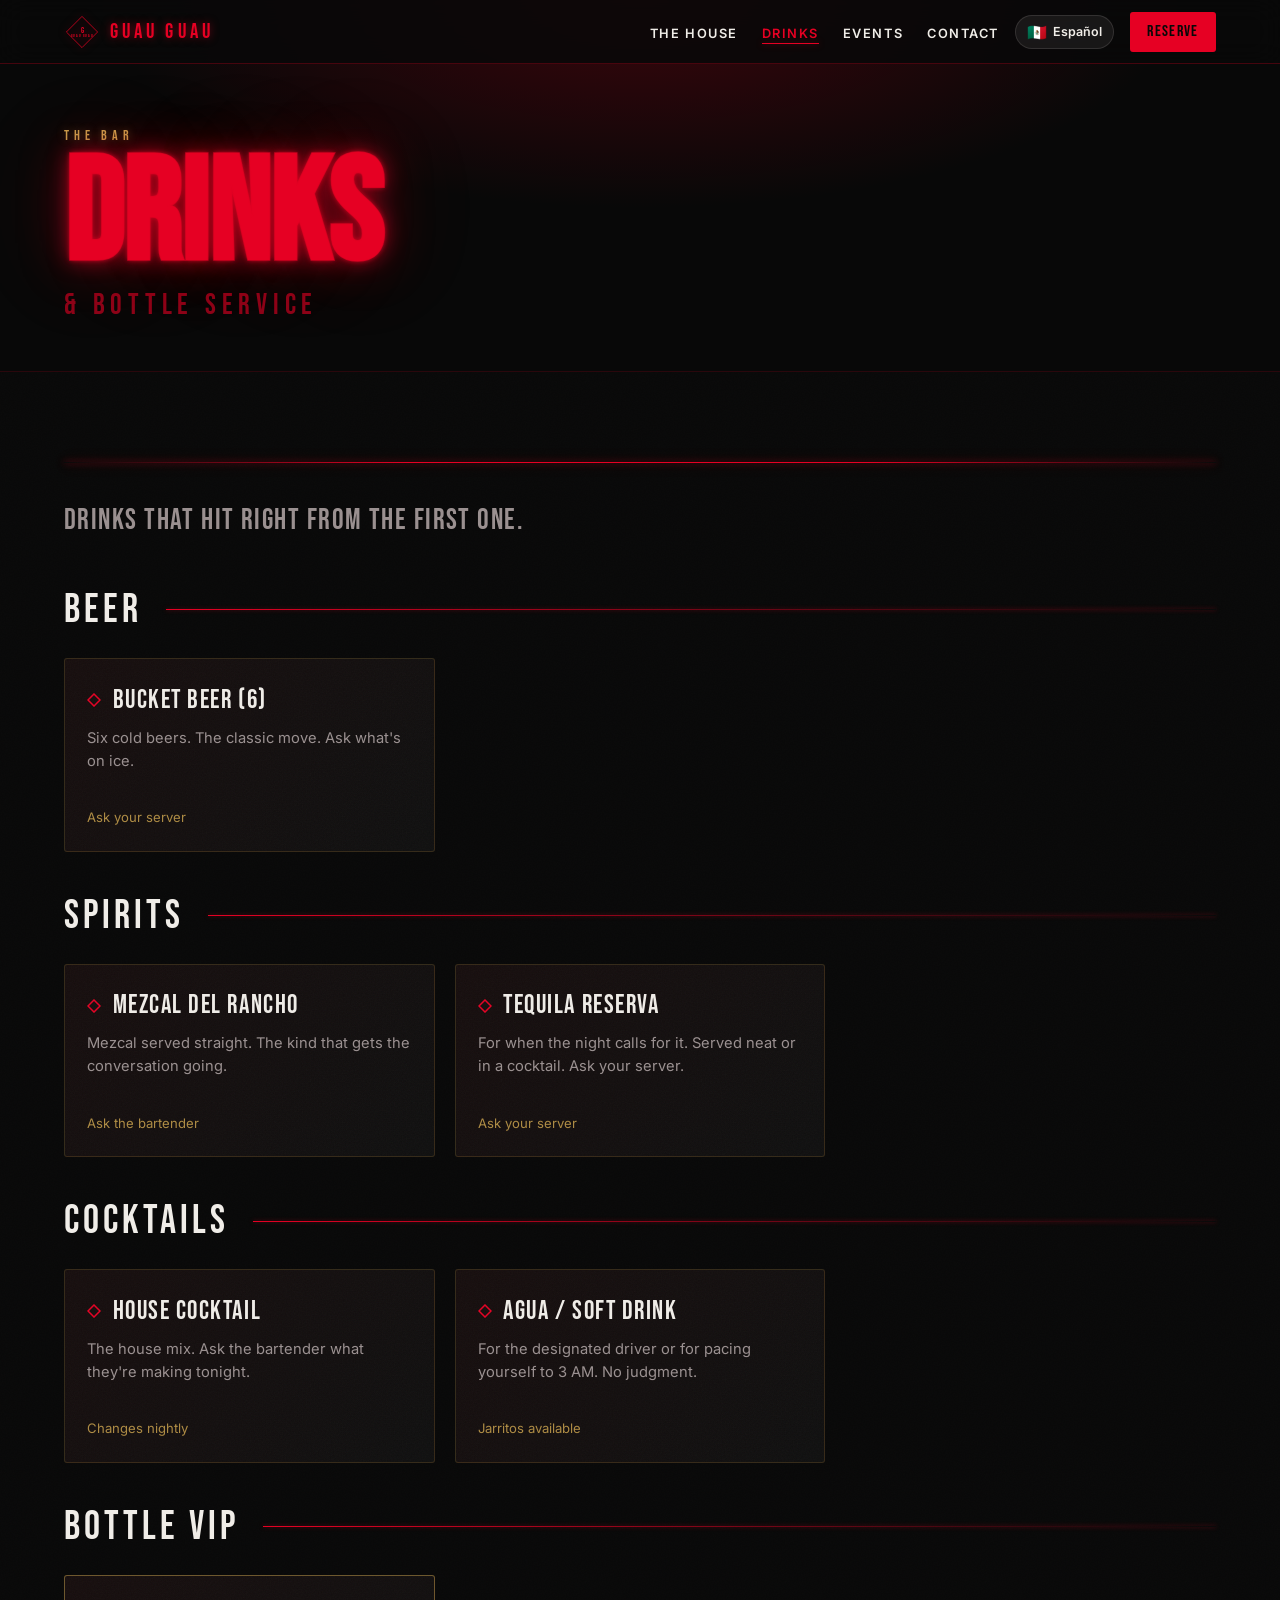
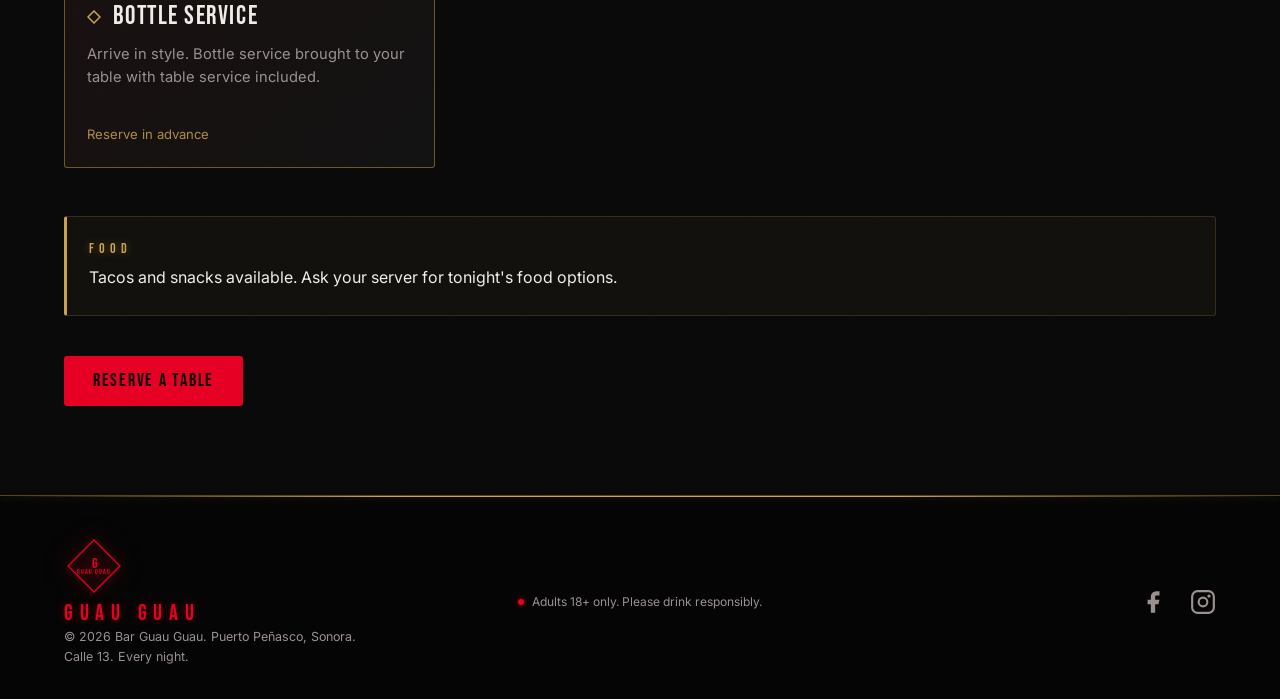
==== bebidas.html @ 2dcc2077 "Hero neon sign, Las Chicas section, Calle 13, full hours, pitch bar->club - Replace diamond-G hero S" ====
<!DOCTYPE html>
<html lang="es">
<head>
  <meta charset="UTF-8" />
  <meta name="viewport" content="width=device-width, initial-scale=1.0" />

  <title>Drinks &amp; Bottle Service | Bar Guau Guau | Puerto Pe&ntilde;asco</title>
  <meta name="description" content="Cubetas, cocteles, mezcal, tequila y servicio de botella en Bar Guau Guau. Calle 13, Puerto Pe&ntilde;asco, Sonora." />

  <meta property="og:type" content="website" />
  <meta property="og:url" content="https://neonframewebdev.github.io/bar-guau-guau/bebidas.html" />
  <meta property="og:title" content="Drinks | Bar Guau Guau" />
  <meta property="og:image" content="https://neonframewebdev.github.io/bar-guau-guau/assets/og-card.jpg" />
  <meta property="og:description" content="Cubetas, cocteles, mezcal, tequila y servicio de botella en Bar Guau Guau. Calle 13, Puerto Pe&ntilde;asco." />
  <meta property="og:locale" content="es_MX" />
  <meta property="og:locale:alternate" content="en_US" />

  <meta name="twitter:card" content="summary_large_image" />
  <meta name="twitter:title" content="Drinks | Bar Guau Guau" />
  <meta name="twitter:description" content="Cubetas, cocteles, mezcal y servicio de botella en Rocky Point." />
  <meta name="twitter:image" content="https://neonframewebdev.github.io/bar-guau-guau/assets/og-card.jpg" />

  <link rel="canonical" href="https://neonframewebdev.github.io/bar-guau-guau/bebidas.html" />
  <meta name="theme-color" content="#0A0A0A" />

  <link rel="icon" type="image/svg+xml" href="assets/favicon.svg" />

  <link rel="preconnect" href="https://fonts.googleapis.com" />
  <link rel="preconnect" href="https://fonts.gstatic.com" crossorigin />
  <link href="https://fonts.googleapis.com/css2?family=Bebas+Neue&family=Inter:wght@400;600&display=swap" rel="stylesheet" />

  <link rel="stylesheet" href="css/style.css" />
</head>
<body>

  <!-- ── Nav ──────────────────────────────────────────────────── -->
  <nav role="navigation" aria-label="Navegaci&oacute;n principal">
    <a href="index.html" class="nav-logo" aria-label="Bar Guau Guau inicio">
      <svg class="nav-logo-svg" viewBox="0 0 120 120" fill="none" xmlns="http://www.w3.org/2000/svg" aria-hidden="true">
        <polygon points="60,8 112,60 60,112 8,60" stroke="#E60023" stroke-width="2.5" fill="none"/>
        <text x="60" y="54" font-family="'Bebas Neue', sans-serif" font-size="28" fill="#E60023" text-anchor="middle" dominant-baseline="middle">G</text>
        <text x="60" y="72" font-family="'Bebas Neue', sans-serif" font-size="13" fill="#E60023" text-anchor="middle" dominant-baseline="middle" letter-spacing="2">GUAU GUAU</text>
      </svg>
      <span class="nav-wordmark">GUAU GUAU</span>
    </a>

    <div class="nav-right">
      <ul class="nav-links" role="list">
        <li><a href="nosotros.html" data-es="La Casa" data-en="The House">La Casa</a></li>
        <li><a href="bebidas.html" class="active" data-es="Bebidas" data-en="Drinks">Bebidas</a></li>
        <li><a href="eventos.html" data-es="Eventos" data-en="Events">Eventos</a></li>
        <li><a href="visita.html" data-es="Contacto" data-en="Contact">Contacto</a></li>
      </ul>

      <button class="lang-toggle" aria-label="Switch to English" type="button">
        <span class="lt-flag">&#x1F1FA;&#x1F1F8;</span>
        <span class="lt-label">English</span>
      </button>

      <a href="visita.html" class="nav-cta"
         data-es="Reservar" data-en="Reserve">Reservar</a>

      <button class="nav-hamburger" aria-label="Abrir men&uacute;" aria-expanded="false" aria-controls="nav-drawer" type="button">
        <span></span>
        <span></span>
        <span></span>
      </button>
    </div>
  </nav>

  <div id="nav-drawer" class="nav-drawer" role="navigation" aria-label="Men&uacute; m&oacute;vil">
    <ul>
      <li><a href="nosotros.html" data-es="La Casa" data-en="The House">La Casa</a></li>
      <li><a href="bebidas.html" data-es="Bebidas" data-en="Drinks">Bebidas</a></li>
      <li><a href="eventos.html" data-es="Eventos" data-en="Events">Eventos</a></li>
      <li><a href="visita.html" data-es="Contacto" data-en="Contact">Contacto</a></li>
    </ul>
    <a href="visita.html" class="drawer-cta"
       data-es="Reservar mesa" data-en="Reserve a table">Reservar mesa</a>
  </div>

  <!-- ── HUGE subpage hero ─────────────────────────────────────── -->
  <div class="subpage-hero">
    <span class="eyebrow"
          data-es="LA BARRA" data-en="THE BAR">LA BARRA</span>
    <h1 data-es="BEBIDAS" data-en="DRINKS">DRINKS</h1>
    <p class="subpage-hero-sub"
       data-es="&amp; BOTELLA" data-en="&amp; BOTTLE SERVICE">&amp; BOTELLA</p>
  </div>

  <!-- ── Drinks section ───────────────────────────────────────── -->
  <section id="bebidas" class="section-wrap section-bg-dark" aria-label="Men&uacute; de bebidas">
    <span class="neon-divider reveal" aria-hidden="true"></span>

    <p class="bebidas-intro reveal"
       data-es="Bebidas que se sienten bien desde la primera."
       data-en="Drinks that hit right from the first one.">
      Bebidas que se sienten bien desde la primera.
    </p>

    <!-- Category: Cervezas -->
    <div class="drinks-category reveal">
      <span class="drinks-category-name"
            data-es="CERVEZAS" data-en="BEER">CERVEZAS</span>
      <span class="drinks-category-line" aria-hidden="true"></span>
    </div>

    <div class="drinks-grid stagger-parent">

      <!-- Cubeta de 6 -->
      <div class="drink-card stagger-child reveal">
        <div class="drink-card-header">
          <svg class="diamond-icon" viewBox="0 0 14 14" fill="none" aria-hidden="true">
            <polygon points="7,1 13,7 7,13 1,7" stroke="#E60023" stroke-width="1.5" fill="none"/>
          </svg>
          <span class="drink-card-name"
                data-es="Cubeta de 6" data-en="Bucket Beer (6)">Cubeta de 6</span>
        </div>
        <p class="drink-card-desc"
           data-es="Seis cervezas fr&iacute;as. Lo cl&aacute;sico de la noche. Pregunta por las marcas disponibles."
           data-en="Six cold beers. The classic move. Ask what&apos;s on ice.">
          Seis cervezas fr&iacute;as. Lo cl&aacute;sico de la noche. Pregunta por las marcas disponibles.
        </p>
        <p class="drink-card-tagline"
           data-es="Pide en la barra" data-en="Order at the bar">Pide en la barra</p>
        <p class="drink-card-note"
           data-es="Preguntar al mesero" data-en="Ask your server">Preguntar al mesero</p>
      </div>

    </div>

    <!-- Category: Destilados -->
    <div class="drinks-category reveal">
      <span class="drinks-category-name"
            data-es="DESTILADOS" data-en="SPIRITS">DESTILADOS</span>
      <span class="drinks-category-line" aria-hidden="true"></span>
    </div>

    <div class="drinks-grid stagger-parent">

      <!-- Mezcal del rancho -->
      <div class="drink-card stagger-child reveal">
        <div class="drink-card-header">
          <svg class="diamond-icon" viewBox="0 0 14 14" fill="none" aria-hidden="true">
            <polygon points="7,1 13,7 7,13 1,7" stroke="#E60023" stroke-width="1.5" fill="none"/>
          </svg>
          <span class="drink-card-name"
                data-es="Mezcal del Rancho" data-en="Mezcal del Rancho">Mezcal del Rancho</span>
        </div>
        <p class="drink-card-desc"
           data-es="Mezcal artesanal servido en caballito. El que te hace platicar con desconocidos."
           data-en="Mezcal served straight. The kind that gets the conversation going.">
          Mezcal artesanal servido en caballito. El que te hace platicar con desconocidos.
        </p>
        <p class="drink-card-tagline"
           data-es="Pide en la barra" data-en="Order at the bar">Pide en la barra</p>
        <p class="drink-card-note"
           data-es="Preguntar al cantinero" data-en="Ask the bartender">Preguntar al cantinero</p>
      </div>

      <!-- Tequila Reserva -->
      <div class="drink-card stagger-child reveal">
        <div class="drink-card-header">
          <svg class="diamond-icon" viewBox="0 0 14 14" fill="none" aria-hidden="true">
            <polygon points="7,1 13,7 7,13 1,7" stroke="#E60023" stroke-width="1.5" fill="none"/>
          </svg>
          <span class="drink-card-name"
                data-es="Tequila Reserva" data-en="Tequila Reserva">Tequila Reserva</span>
        </div>
        <p class="drink-card-desc"
           data-es="Para cuando la noche lo amerita. Servido solo o en coctel. Pregunta al mesero."
           data-en="For when the night calls for it. Served neat or in a cocktail. Ask your server.">
          Para cuando la noche lo amerita. Servido solo o en coctel. Pregunta al mesero.
        </p>
        <p class="drink-card-tagline"
           data-es="Pide en la barra" data-en="Order at the bar">Pide en la barra</p>
        <p class="drink-card-note"
           data-es="Preguntar al mesero" data-en="Ask your server">Preguntar al mesero</p>
      </div>

    </div>

    <!-- Category: Cocteles -->
    <div class="drinks-category reveal">
      <span class="drinks-category-name"
            data-es="COCTELES" data-en="COCKTAILS">COCTELES</span>
      <span class="drinks-category-line" aria-hidden="true"></span>
    </div>

    <div class="drinks-grid stagger-parent">

      <!-- Coctel de la casa -->
      <div class="drink-card stagger-child reveal">
        <div class="drink-card-header">
          <svg class="diamond-icon" viewBox="0 0 14 14" fill="none" aria-hidden="true">
            <polygon points="7,1 13,7 7,13 1,7" stroke="#E60023" stroke-width="1.5" fill="none"/>
          </svg>
          <span class="drink-card-name"
                data-es="Coctel de la Casa" data-en="House Cocktail">Coctel de la Casa</span>
        </div>
        <p class="drink-card-desc"
           data-es="La mezcla que solo nosotros hacemos. Pregunta al cantinero cu&aacute;l es la de hoy."
           data-en="The house mix. Ask the bartender what they&apos;re making tonight.">
          La mezcla que solo nosotros hacemos. Pregunta al cantinero cu&aacute;l es la de hoy.
        </p>
        <p class="drink-card-tagline"
           data-es="Pide en la barra" data-en="Order at the bar">Pide en la barra</p>
        <p class="drink-card-note"
           data-es="Var&iacute;a cada noche" data-en="Changes nightly">Var&iacute;a cada noche</p>
      </div>

      <!-- Agua / Refresco -->
      <div class="drink-card stagger-child reveal">
        <div class="drink-card-header">
          <svg class="diamond-icon" viewBox="0 0 14 14" fill="none" aria-hidden="true">
            <polygon points="7,1 13,7 7,13 1,7" stroke="#E60023" stroke-width="1.5" fill="none"/>
          </svg>
          <span class="drink-card-name"
                data-es="Agua / Refresco" data-en="Agua / Soft Drink">Agua / Refresco</span>
        </div>
        <p class="drink-card-desc"
           data-es="Para el que maneja o para el que quiere seguir hasta las 3. Sin alcohol, sin juicio."
           data-en="For the designated driver or for pacing yourself to 3 AM. No judgment.">
          Para el que maneja o para el que quiere seguir hasta las 3. Sin alcohol, sin juicio.
        </p>
        <p class="drink-card-tagline"
           data-es="Pide en la barra" data-en="Order at the bar">Pide en la barra</p>
        <p class="drink-card-note"
           data-es="Jarritos disponibles" data-en="Jarritos available">Jarritos disponibles</p>
      </div>

    </div>

    <!-- Category: VIP Botella -->
    <div class="drinks-category reveal">
      <span class="drinks-category-name"
            data-es="BOTELLA VIP" data-en="BOTTLE VIP">BOTELLA VIP</span>
      <span class="drinks-category-line" aria-hidden="true"></span>
    </div>

    <div class="drinks-grid stagger-parent">

      <!-- Champana en mesa (premium) -->
      <div class="drink-card premium stagger-child reveal">
        <div class="drink-card-header">
          <svg class="diamond-icon" viewBox="0 0 14 14" fill="none" aria-hidden="true">
            <polygon points="7,1 13,7 7,13 1,7" stroke="#C9A24E" stroke-width="1.5" fill="none"/>
          </svg>
          <span class="drink-card-name"
                data-es="Champa&ntilde;a en Mesa" data-en="Bottle Service">Champa&ntilde;a en Mesa</span>
        </div>
        <p class="drink-card-desc"
           data-es="Llega con estilo. Servicio de botella directo a tu mesa con acompa&ntilde;amiento."
           data-en="Arrive in style. Bottle service brought to your table with table service included.">
          Llega con estilo. Servicio de botella directo a tu mesa con acompa&ntilde;amiento.
        </p>
        <p class="drink-card-tagline"
           data-es="Reserva tu mesa VIP" data-en="Reserve your VIP table">Reserva tu mesa VIP</p>
        <p class="drink-card-note"
           data-es="Reservar con anticipaci&oacute;n" data-en="Reserve in advance">Reservar con anticipaci&oacute;n</p>
      </div>

    </div>

    <!-- Food note -->
    <div class="reveal" style="margin-top:3rem; padding:1.5rem 1.4rem; background:rgba(201,162,78,0.05); border:1px solid rgba(201,162,78,0.2); border-radius:3px; border-left: 3px solid var(--gold);">
      <span class="eyebrow" style="margin-bottom:0.5rem;"
            data-es="BOTANAS" data-en="FOOD">BOTANAS</span>
      <p style="font-size:1rem; color:var(--text); line-height:1.6;"
         data-es="Tacos y botanas disponibles. Pregunta al mesero por el men&uacute; de la noche."
         data-en="Tacos and snacks available. Ask your server for tonight&apos;s food options.">
        Tacos y botanas disponibles. Pregunta al mesero por el men&uacute; de la noche.
      </p>
    </div>

    <div class="reveal" style="margin-top:2.5rem;">
      <a href="visita.html" class="btn-primary"
         data-es="Reservar mesa" data-en="Reserve a table">Reservar mesa</a>
    </div>

  </section>

  <!-- ── Footer ────────────────────────────────────────────────── -->
  <footer>
    <div class="footer-left">
      <svg class="footer-diamond-mark" viewBox="0 0 120 120" fill="none" xmlns="http://www.w3.org/2000/svg" aria-hidden="true">
        <polygon points="60,8 112,60 60,112 8,60" stroke="#E60023" stroke-width="2.5" fill="none"/>
        <text x="60" y="54" font-family="'Bebas Neue', sans-serif" font-size="28" fill="#E60023" text-anchor="middle" dominant-baseline="middle">G</text>
        <text x="60" y="72" font-family="'Bebas Neue', sans-serif" font-size="13" fill="#E60023" text-anchor="middle" dominant-baseline="middle" letter-spacing="2">GUAU GUAU</text>
      </svg>
      <p class="footer-brand">GUAU GUAU</p>
      <p class="footer-copy">
        &copy; <span class="copyright-year"></span> Bar Guau Guau. Puerto Pe&ntilde;asco, Sonora.<br />
        <span data-es="Calle 13. Todas las noches." data-en="Calle 13. Every night.">Calle 13. Todas las noches.</span>
      </p>
    </div>
    <div class="footer-center">
      <p class="footer-disclaimer">
        <span class="footer-disclaimer-dot" aria-hidden="true"></span>
        <span data-es="Solo mayores de 18 a&ntilde;os. Consumo responsable de alcohol."
              data-en="Adults 18+ only. Please drink responsibly.">
          Solo mayores de 18 a&ntilde;os. Consumo responsable de alcohol.
        </span>
      </p>
    </div>
    <div class="footer-right">
      <div class="footer-socials">
        <a href="https://www.facebook.com/p/Guau-Guau-Showgirls-Puerto-Pe%C3%B1asco-100063551051565/" target="_blank" rel="noopener noreferrer" class="footer-social-link" aria-label="Facebook Guau Guau Showgirls" title="Facebook">
          <svg viewBox="0 0 24 24" xmlns="http://www.w3.org/2000/svg" aria-hidden="true">
            <path d="M18 2h-3a5 5 0 0 0-5 5v3H7v4h3v8h4v-8h3l1-4h-4V7a1 1 0 0 1 1-1h3z"/>
          </svg>
        </a>
        <a href="https://www.instagram.com/explore/locations/267873026/guau-guau-showgirls-puerto-penasco/" target="_blank" rel="noopener noreferrer" class="footer-social-link" aria-label="Instagram Guau Guau Showgirls" title="Instagram">
          <svg viewBox="0 0 24 24" xmlns="http://www.w3.org/2000/svg" aria-hidden="true">
            <rect x="2" y="2" width="20" height="20" rx="5" ry="5" fill="none" stroke="currentColor" stroke-width="2"/>
            <circle cx="12" cy="12" r="4" fill="none" stroke="currentColor" stroke-width="2"/>
            <circle cx="17.5" cy="6.5" r="1.5"/>
          </svg>
        </a>
      </div>
    </div>
  </footer>

  <script src="js/i18n.js"></script>
  <script src="js/main.js"></script>
</body>
</html>
---- css/style.css ----
/* ============================================================
   BAR GUAU GUAU -- Puerto Penasco, Sonora MX
   MAX EFFORT UPGRADE PASS -- NeonFrame Web Design
   Mobile-first: 320px baseline, scales to 1440px+
   Palette: Neon Red / Oxblood / Warm Gold / Near-Black
   ============================================================ */

/* ── Reset and Base ─────────────────────────────────────────── */
*, *::before, *::after {
  box-sizing: border-box;
  margin: 0;
  padding: 0;
}

:root {
  /* Brand palette */
  --red:          #E60023;
  --oxblood:      #7A0010;
  --gold:         #C9A24E;
  --bg:           #080808;
  --bg-alt:       #0f0f0f;
  --bg-card:      linear-gradient(135deg, #160d0d 0%, #0f0f0f 100%);
  --mauve:        #705080;
  --text:         #F0EDE8;
  --text-muted:   #9A9090;

  /* Typography */
  --font-display: 'Bebas Neue', sans-serif;
  --font-body:    'Inter', sans-serif;

  /* Layout */
  --edge:   clamp(1rem, 5vw, 4rem);
  --radius: 3px;
  --nav-h:  64px;

  /* Motion */
  --ease-out:   cubic-bezier(0.25, 0.46, 0.45, 0.94);
  --ease-back:  cubic-bezier(0.34, 1.56, 0.64, 1);
}

html {
  scroll-behavior: smooth;
  font-size: 16px;
}

body {
  font-family: var(--font-body);
  background: var(--bg);
  color: var(--text);
  overflow-x: hidden;
  -webkit-font-smoothing: antialiased;
}

body.loading { overflow: hidden; }

img {
  display: block;
  max-width: 100%;
  height: auto;
}

a {
  color: inherit;
  text-decoration: none;
}

ul { list-style: none; }

::selection {
  background: var(--red);
  color: var(--bg);
}

/* ── Language visibility ─────────────────────────────────────── */
body[data-lang="es"] [data-hide-es] { display: none !important; }
body[data-lang="en"] [data-hide-en] { display: none !important; }

/* ── Branded Loader (first visit only) ───────────────────────── */
#loader {
  position: fixed;
  inset: 0;
  z-index: 10100;
  background: var(--bg);
  display: flex;
  flex-direction: column;
  align-items: center;
  justify-content: center;
  gap: 2rem;
  transition: opacity 0.5s ease;
  overflow: hidden;
}

/* Loader grain */
#loader::before {
  content: '';
  position: absolute;
  inset: 0;
  opacity: 0.05;
  background-image: url("data:image/svg+xml,%3Csvg xmlns='http://www.w3.org/2000/svg' width='200' height='200'%3E%3Cfilter id='n'%3E%3CfeTurbulence type='fractalNoise' baseFrequency='0.75' numOctaves='4' stitchTiles='stitch'/%3E%3C/filter%3E%3Crect width='200' height='200' filter='url(%23n)' opacity='1'/%3E%3C/svg%3E");
  background-size: 200px 200px;
  pointer-events: none;
}

#loader.fade-out {
  opacity: 0;
  pointer-events: none;
}

.loader-logo-wrap {
  display: flex;
  flex-direction: column;
  align-items: center;
  gap: 1rem;
  position: relative;
  z-index: 1;
}

/* Loader radial bloom */
.loader-logo-wrap::before {
  content: '';
  position: absolute;
  inset: -80px;
  background: radial-gradient(ellipse 80% 60% at 50% 50%, rgba(122,0,16,0.6) 0%, transparent 70%);
  pointer-events: none;
  z-index: 0;
  animation: loader-bloom-pulse 1.8s ease-in-out infinite;
}

@keyframes loader-bloom-pulse {
  0%, 100% { opacity: 0.7; transform: scale(1); }
  50% { opacity: 1; transform: scale(1.1); }
}

.loader-svg {
  width: 110px;
  height: 110px;
  position: relative;
  z-index: 1;
  filter:
    drop-shadow(0 0 6px  rgba(230, 0, 35, 0.95))
    drop-shadow(0 0 20px rgba(230, 0, 35, 0.7))
    drop-shadow(0 0 40px rgba(230, 0, 35, 0.4));
}

.loader-diamond {
  stroke-dasharray: 340;
  stroke-dashoffset: 340;
  animation: draw-diamond 1.4s ease forwards 0.1s;
}

@keyframes draw-diamond {
  to { stroke-dashoffset: 0; }
}

.loader-g-text {
  opacity: 0;
  animation: fade-in-text 0.5s ease forwards 1.2s;
}

.loader-wordmark-text {
  opacity: 0;
  animation: fade-in-text 0.5s ease forwards 1.4s;
}

.loader-wordmark {
  font-family: var(--font-display);
  font-size: 2.2rem;
  color: var(--red);
  letter-spacing: 0.35em;
  opacity: 0;
  animation: fade-in-text 0.5s ease forwards 1.5s;
  text-shadow:
    0 0 4px rgba(230,0,35,1),
    0 0 14px rgba(230,0,35,0.8),
    0 0 30px rgba(230,0,35,0.5);
  position: relative;
  z-index: 1;
}

@keyframes fade-in-text {
  to { opacity: 1; }
}

/* Neon flash overlay that fires at end of loader */
.loader-flash {
  position: absolute;
  inset: 0;
  background: var(--red);
  opacity: 0;
  pointer-events: none;
  z-index: 2;
  animation: loader-flash 0.35s ease forwards 2.0s;
}

@keyframes loader-flash {
  0%   { opacity: 0; }
  30%  { opacity: 0.22; }
  100% { opacity: 0; }
}

.loader-bar-track {
  width: 180px;
  height: 2px;
  background: rgba(230, 0, 35, 0.15);
  border-radius: 1px;
  overflow: hidden;
  position: relative;
  z-index: 1;
}

.loader-bar-fill {
  height: 100%;
  width: 0%;
  background: linear-gradient(to right, var(--oxblood), var(--red));
  border-radius: 1px;
  box-shadow: 0 0 8px rgba(230,0,35,0.6);
  transition: width 0.08s linear;
}

/* ── Age Gate ────────────────────────────────────────────────── */
#age-gate {
  position: fixed;
  inset: 0;
  z-index: 10000;
  display: flex;
  flex-direction: column;
  align-items: center;
  justify-content: center;
  gap: 1.75rem;
  padding: 2rem var(--edge);
  overflow: hidden;
}

/* Full-bleed bg photo */
.age-gate-bg {
  position: absolute;
  inset: 0;
  z-index: 0;
  background:
    url('../assets/clean/diamond_g_sign_lit.jpg') center center / cover no-repeat;
  animation: age-gate-zoom 10s ease-in-out infinite alternate;
}

@keyframes age-gate-zoom {
  0%   { transform: scale(1); }
  100% { transform: scale(1.08); }
}

/* Heavy dark overlay + radial bloom */
.age-gate-overlay {
  position: absolute;
  inset: 0;
  z-index: 1;
  background:
    radial-gradient(ellipse 55% 50% at 50% 45%, rgba(122,0,16,0.55) 0%, transparent 65%),
    linear-gradient(to bottom, rgba(8,8,8,0.82) 0%, rgba(8,8,8,0.72) 40%, rgba(8,8,8,0.92) 100%);
}

/* All age-gate content sits above overlays */
#age-gate > *:not(.age-gate-bg):not(.age-gate-overlay) {
  position: relative;
  z-index: 2;
}

.age-gate-logo {
  width: 130px;
  height: 130px;
  opacity: 0;
  animation:
    age-gate-logo-in 1s var(--ease-out) forwards 0.3s,
    logo-breathe 3.5s ease-in-out infinite 1.5s;
  filter:
    drop-shadow(0 0 6px  rgba(230, 0, 35, 0.95))
    drop-shadow(0 0 20px rgba(230, 0, 35, 0.7))
    drop-shadow(0 0 50px rgba(230, 0, 35, 0.4));
}

@keyframes age-gate-logo-in {
  0%   { opacity: 0; transform: scale(0.85); }
  100% { opacity: 1; transform: scale(1); }
}

@keyframes logo-breathe {
  0%, 100% { filter:
    drop-shadow(0 0 6px  rgba(230, 0, 35, 0.95))
    drop-shadow(0 0 20px rgba(230, 0, 35, 0.7))
    drop-shadow(0 0 50px rgba(230, 0, 35, 0.4)); }
  50%       { filter:
    drop-shadow(0 0 8px  rgba(230, 0, 35, 1))
    drop-shadow(0 0 28px rgba(230, 0, 35, 0.85))
    drop-shadow(0 0 70px rgba(230, 0, 35, 0.55)); }
}

.age-gate-brand {
  font-family: var(--font-display);
  font-size: clamp(2.8rem, 8vw, 4rem);
  color: var(--red);
  letter-spacing: 0.3em;
  text-shadow:
    0 0 4px rgba(230,0,35,1),
    0 0 16px rgba(230,0,35,0.8),
    0 0 40px rgba(230,0,35,0.5);
  opacity: 0;
  animation: fade-up-in 0.7s var(--ease-out) forwards 0.9s;
}

.age-gate-statement {
  text-align: center;
  opacity: 0;
  animation: fade-up-in 0.7s var(--ease-out) forwards 1.1s;
}

@keyframes fade-up-in {
  0%   { opacity: 0; transform: translateY(16px); }
  100% { opacity: 1; transform: translateY(0); }
}

.age-gate-statement .line-es {
  font-family: var(--font-body);
  font-weight: 400;
  font-size: 1.05rem;
  color: var(--text);
  display: block;
}

.age-gate-statement .line-en {
  font-family: var(--font-body);
  font-weight: 400;
  font-size: 1.05rem;
  color: var(--text);
  display: block;
  margin-top: 0.3rem;
}

.age-gate-ctas {
  display: flex;
  flex-direction: column;
  gap: 0.9rem;
  width: 100%;
  max-width: 320px;
  opacity: 0;
  animation: fade-up-in 0.7s var(--ease-out) forwards 1.3s;
}

#age-enter {
  font-family: var(--font-display);
  font-size: 1.5rem;
  background: transparent;
  color: var(--red);
  border: 2px solid var(--red);
  width: 100%;
  min-height: 56px;
  cursor: pointer;
  letter-spacing: 0.14em;
  transition: background 0.3s ease, box-shadow 0.3s ease, transform 0.2s ease;
  border-radius: var(--radius);
  position: relative;
  overflow: hidden;
}

#age-enter::before {
  content: '';
  position: absolute;
  inset: 0;
  background: var(--red);
  transform: scaleX(0);
  transform-origin: left;
  transition: transform 0.35s var(--ease-out);
  z-index: 0;
}

#age-enter span {
  position: relative;
  z-index: 1;
  transition: color 0.3s ease;
}

#age-enter:hover::before,
#age-enter:focus-visible::before {
  transform: scaleX(1);
}

#age-enter:hover span,
#age-enter:focus-visible span {
  color: var(--bg);
}

#age-enter:hover {
  box-shadow:
    0 0 22px rgba(230, 0, 35, 0.7),
    0 0 55px rgba(230, 0, 35, 0.35),
    inset 0 0 30px rgba(230,0,35,0.1);
  transform: translateY(-2px);
  outline: none;
}

/* Pulse glow on the enter button, looping */
#age-enter {
  animation: enter-btn-pulse 2.5s ease-in-out infinite 2s;
}

@keyframes enter-btn-pulse {
  0%, 100% { box-shadow: 0 0 10px rgba(230,0,35,0.3), 0 0 30px rgba(230,0,35,0.15); }
  50%       { box-shadow: 0 0 20px rgba(230,0,35,0.6), 0 0 50px rgba(230,0,35,0.3); }
}

#age-enter:hover {
  animation: none;
}

#age-exit {
  font-family: var(--font-body);
  font-size: 0.85rem;
  background: transparent;
  color: var(--text-muted);
  border: 1px solid rgba(154, 144, 144, 0.25);
  width: 100%;
  min-height: 44px;
  cursor: pointer;
  transition: color 0.2s ease, border-color 0.2s ease;
  border-radius: var(--radius);
}

#age-exit:hover {
  color: var(--text);
  border-color: rgba(154, 144, 144, 0.5);
}

.age-gate-fine {
  font-family: var(--font-body);
  font-size: 0.95rem;
  color: var(--text-muted);
  text-align: center;
  max-width: 320px;
  line-height: 1.55;
  opacity: 0;
  animation: fade-up-in 0.7s var(--ease-out) forwards 1.5s;
}

/* ── Nav ─────────────────────────────────────────────────────── */
nav {
  position: fixed;
  top: 0;
  left: 0;
  right: 0;
  z-index: 900;
  height: var(--nav-h);
  background: rgba(8, 8, 8, 0.88);
  backdrop-filter: blur(14px);
  -webkit-backdrop-filter: blur(14px);
  border-bottom: 1px solid rgba(230, 0, 35, 0.28);
  display: flex;
  align-items: center;
  justify-content: space-between;
  padding: 0 var(--edge);
  transition: background 0.3s ease;
}

nav.scrolled {
  background: rgba(8, 8, 8, 0.97);
  border-bottom-color: rgba(230, 0, 35, 0.5);
}

.nav-logo {
  display: flex;
  align-items: center;
  gap: 0.6rem;
  flex-shrink: 0;
}

.nav-logo-svg {
  width: 36px;
  height: 36px;
  flex-shrink: 0;
  transition: filter 0.3s ease;
  filter: drop-shadow(0 0 4px rgba(230,0,35,0.5));
}

.nav-logo:hover .nav-logo-svg {
  filter: drop-shadow(0 0 8px rgba(230,0,35,0.9)) drop-shadow(0 0 18px rgba(230,0,35,0.5));
}

.nav-wordmark {
  font-family: var(--font-display);
  font-size: 1.3rem;
  color: var(--red);
  letter-spacing: 0.2em;
  display: none;
  text-shadow: 0 0 8px rgba(230,0,35,0.5);
}

.nav-right {
  display: flex;
  align-items: center;
  gap: 1rem;
}

/* Nav links: desktop only */
.nav-links {
  display: none;
  align-items: center;
  gap: 1.5rem;
}

.nav-links a {
  font-family: var(--font-body);
  font-weight: 600;
  font-size: 0.8rem;
  text-transform: uppercase;
  letter-spacing: 0.12em;
  color: var(--text);
  transition: color 0.2s ease;
  position: relative;
}

.nav-links a::after {
  content: '';
  position: absolute;
  bottom: -3px;
  left: 0;
  right: 0;
  height: 1px;
  background: var(--red);
  transform: scaleX(0);
  transform-origin: left;
  transition: transform 0.25s var(--ease-out);
  box-shadow: 0 0 6px rgba(230,0,35,0.6);
}

.nav-links a:hover::after,
.nav-links a.active::after {
  transform: scaleX(1);
}

.nav-links a:hover,
.nav-links a.active {
  color: var(--red);
}

/* Lang toggle pill */
.lang-toggle {
  display: flex;
  align-items: center;
  gap: 0.35rem;
  background: rgba(240, 237, 232, 0.07);
  border: 1px solid rgba(240, 237, 232, 0.12);
  border-radius: 20px;
  padding: 0.3rem 0.7rem;
  cursor: pointer;
  font-family: var(--font-body);
  font-size: 0.78rem;
  color: var(--text);
  transition: background 0.2s ease, border-color 0.2s ease;
  white-space: nowrap;
  min-height: 34px;
}

.lang-toggle:hover {
  background: rgba(240, 237, 232, 0.13);
  border-color: rgba(240, 237, 232, 0.28);
}

.lt-flag { font-size: 1rem; line-height: 1; }
.lt-label { font-weight: 600; }

/* Nav CTA (desktop only) */
.nav-cta {
  display: none;
  font-family: var(--font-display);
  font-size: 1rem;
  background: var(--red);
  color: var(--bg);
  border: none;
  padding: 0.45rem 1.1rem;
  cursor: pointer;
  border-radius: var(--radius);
  letter-spacing: 0.08em;
  transition: background 0.25s ease, box-shadow 0.25s ease, transform 0.2s ease;
  min-height: 40px;
  text-decoration: none;
}

.nav-cta:hover {
  background: var(--oxblood);
  box-shadow: 0 0 20px rgba(230, 0, 35, 0.65), 0 0 40px rgba(230,0,35,0.25);
  transform: translateY(-1px);
}

/* Hamburger button */
.nav-hamburger {
  background: none;
  border: none;
  cursor: pointer;
  padding: 0.5rem;
  display: flex;
  flex-direction: column;
  gap: 5px;
  min-height: 48px;
  align-items: center;
  justify-content: center;
}

.nav-hamburger span {
  display: block;
  width: 22px;
  height: 2px;
  background: var(--text);
  border-radius: 1px;
  transition: transform 0.3s ease, opacity 0.3s ease;
}

.nav-hamburger.open span:nth-child(1) {
  transform: translateY(7px) rotate(45deg);
}
.nav-hamburger.open span:nth-child(2) {
  opacity: 0;
}
.nav-hamburger.open span:nth-child(3) {
  transform: translateY(-7px) rotate(-45deg);
}

/* Nav drawer (mobile) */
.nav-drawer {
  position: fixed;
  top: var(--nav-h);
  left: 0;
  right: 0;
  z-index: 850;
  background: rgba(8, 8, 8, 0.98);
  backdrop-filter: blur(12px);
  transform: translateY(-100%);
  transition: transform 0.35s var(--ease-out);
  border-bottom: 1px solid rgba(230, 0, 35, 0.2);
  padding: 1rem 0 1.5rem;
}

.nav-drawer.open {
  transform: translateY(0);
}

.nav-drawer ul {
  display: flex;
  flex-direction: column;
}

.nav-drawer ul li a {
  display: block;
  padding: 0.9rem var(--edge);
  font-family: var(--font-body);
  font-weight: 600;
  font-size: 0.9rem;
  text-transform: uppercase;
  letter-spacing: 0.1em;
  color: var(--text);
  border-bottom: 1px solid rgba(230, 0, 35, 0.12);
  transition: color 0.2s ease, padding-left 0.2s ease;
}

.nav-drawer ul li a:hover {
  color: var(--red);
  padding-left: calc(var(--edge) + 0.5rem);
}

.drawer-cta {
  display: block;
  font-family: var(--font-display);
  font-size: 1.2rem;
  background: var(--red);
  color: var(--bg);
  text-align: center;
  padding: 0.75rem var(--edge);
  margin: 1rem var(--edge) 0;
  border-radius: var(--radius);
  transition: background 0.25s ease, box-shadow 0.25s ease;
  letter-spacing: 0.08em;
}

.drawer-cta:hover {
  background: var(--oxblood);
  box-shadow: 0 0 18px rgba(230,0,35,0.5);
}

/* ── Desktop nav overrides ───────────────────────────────────── */
@media (min-width: 768px) {
  /* MANDATORY: prevent ghost dual-nav bug from Cartoon Barbershop */
  .nav-drawer { display: none !important; }

  .nav-hamburger { display: none; }
  .nav-links { display: flex; }
  .nav-cta { display: flex; align-items: center; }
  .nav-wordmark { display: block; }
}

/* ── Hero: pure CSS + SVG nightclub composition ──────────────── */
.hero-wrap {
  position: relative;
  overflow: hidden;
  height: 100dvh;
  min-height: 600px;
  background: var(--bg);
}

/* --- Layer 1: Film grain / noise texture --- */
.hero-grain {
  position: absolute;
  inset: 0;
  z-index: 1;
  opacity: 0.055;
  background-image: url("data:image/svg+xml,%3Csvg xmlns='http://www.w3.org/2000/svg' width='200' height='200'%3E%3Cfilter id='n'%3E%3CfeTurbulence type='fractalNoise' baseFrequency='0.75' numOctaves='4' stitchTiles='stitch'/%3E%3C/filter%3E%3Crect width='200' height='200' filter='url(%23n)' opacity='1'/%3E%3C/svg%3E");
  background-size: 200px 200px;
  pointer-events: none;
}

/* --- Layer 2: Deep oxblood radial bloom behind centerpiece --- */
.hero-bloom {
  position: absolute;
  inset: 0;
  z-index: 2;
  background:
    radial-gradient(
      ellipse 80% 65% at 50% 36%,
      rgba(122, 0, 16, 0.85) 0%,
      rgba(122, 0, 16, 0.45) 30%,
      transparent 65%
    ),
    radial-gradient(
      ellipse 45% 35% at 50% 36%,
      rgba(230, 0, 35, 0.15) 0%,
      transparent 60%
    );
  pointer-events: none;
}

/* --- Layer 3: Horizontal neon sweep --- */
.hero-neon-pulse {
  position: absolute;
  inset: 0;
  z-index: 3;
  overflow: hidden;
  pointer-events: none;
}

.hero-neon-pulse::before {
  content: '';
  position: absolute;
  top: 0;
  bottom: 0;
  left: -60%;
  width: 40%;
  background: linear-gradient(
    to right,
    transparent 0%,
    rgba(230, 0, 35, 0.08) 30%,
    rgba(230, 0, 35, 0.14) 50%,
    rgba(230, 0, 35, 0.08) 70%,
    transparent 100%
  );
  animation: neon-sweep 7s ease-in-out infinite;
}

@keyframes neon-sweep {
  0%   { left: -60%; opacity: 0; }
  8%   { opacity: 1; }
  92%  { opacity: 1; }
  100% { left: 120%; opacity: 0; }
}

/* --- Layer 4: Diamond-G SVG centerpiece --- */
.hero-centerpiece {
  position: absolute;
  top: var(--nav-h);
  left: 0;
  right: 0;
  height: calc(56% - var(--nav-h));
  z-index: 4;
  display: flex;
  align-items: center;
  justify-content: center;
  pointer-events: none;
}

.hero-diamond-svg {
  width:  clamp(220px, 34vh, 360px);
  height: clamp(220px, 34vh, 360px);
  filter:
    drop-shadow(0 0 5px  rgba(230, 0, 35, 0.98))
    drop-shadow(0 0 16px rgba(230, 0, 35, 0.8))
    drop-shadow(0 0 36px rgba(230, 0, 35, 0.55))
    drop-shadow(0 0 70px rgba(230, 0, 35, 0.28));
  animation: diamond-combined 8s ease-in-out infinite, diamond-glow-pulse 3s ease-in-out infinite;
  transform-origin: center center;
}

@keyframes diamond-combined {
  0%   { transform: rotate(-2deg); }
  50%  { transform: rotate(2deg); }
  100% { transform: rotate(-2deg); }
}

@keyframes diamond-glow-pulse {
  0%, 100% {
    filter:
      drop-shadow(0 0 5px  rgba(230, 0, 35, 0.98))
      drop-shadow(0 0 16px rgba(230, 0, 35, 0.8))
      drop-shadow(0 0 36px rgba(230, 0, 35, 0.55))
      drop-shadow(0 0 70px rgba(230, 0, 35, 0.28));
  }
  50% {
    filter:
      drop-shadow(0 0 5px  rgba(230, 0, 35, 1))
      drop-shadow(0 0 22px rgba(230, 0, 35, 0.9))
      drop-shadow(0 0 50px rgba(230, 0, 35, 0.65))
      drop-shadow(0 0 90px rgba(230, 0, 35, 0.38));
  }
}

/* Neon flicker keyframe on diamond */
.diamond-main {
  animation: neon-flicker 8s ease-in-out infinite;
}

@keyframes neon-flicker {
  0%, 47%, 49%, 51%, 80%, 100% { opacity: 1; }
  48%, 50% { opacity: 0.4; }
}

/* Ember particles -- floating red dots */
.hero-particles {
  position: absolute;
  inset: 0;
  z-index: 3;
  pointer-events: none;
  overflow: hidden;
}

.ember {
  position: absolute;
  bottom: 0;
  border-radius: 50%;
  background: var(--red);
  opacity: 0;
  animation: ember-float linear infinite;
}

.ember:nth-child(1)  { left: 15%; width: 3px; height: 3px; animation-duration: 7s; animation-delay: 0s; }
.ember:nth-child(2)  { left: 28%; width: 2px; height: 2px; animation-duration: 9s; animation-delay: 1.5s; }
.ember:nth-child(3)  { left: 42%; width: 4px; height: 4px; animation-duration: 6s; animation-delay: 0.8s; }
.ember:nth-child(4)  { left: 55%; width: 2px; height: 2px; animation-duration: 10s; animation-delay: 2.2s; }
.ember:nth-child(5)  { left: 67%; width: 3px; height: 3px; animation-duration: 8s; animation-delay: 0.3s; }
.ember:nth-child(6)  { left: 80%; width: 2px; height: 2px; animation-duration: 7.5s; animation-delay: 1.1s; }
.ember:nth-child(7)  { left: 35%; width: 3px; height: 3px; animation-duration: 11s; animation-delay: 3s; }
.ember:nth-child(8)  { left: 72%; width: 2px; height: 2px; animation-duration: 8.5s; animation-delay: 0.6s; }

@keyframes ember-float {
  0%   { transform: translateY(0) translateX(0); opacity: 0; }
  10%  { opacity: 0.7; }
  50%  { transform: translateY(-45vh) translateX(20px); opacity: 0.4; }
  90%  { opacity: 0; }
  100% { transform: translateY(-90vh) translateX(-15px); opacity: 0; }
}

/* Mouse-follow glow (set via JS) */
.hero-mouse-glow {
  position: absolute;
  inset: 0;
  z-index: 3;
  pointer-events: none;
  opacity: 0;
  transition: opacity 0.5s ease;
  background: radial-gradient(circle 220px at 50% 50%, rgba(230,0,35,0.08) 0%, transparent 70%);
}

/* --- Layer 5: Text content and CTAs --- */
.hero-content {
  position: absolute;
  bottom: 0;
  left: 0;
  right: 0;
  z-index: 5;
  display: flex;
  flex-direction: column;
  align-items: flex-start;
  padding: 0 var(--edge) clamp(2.5rem, 7vh, 5rem);
  background: linear-gradient(
    to bottom,
    transparent 0%,
    rgba(8, 8, 8, 0.5) 25%,
    rgba(8, 8, 8, 0.88) 60%,
    rgba(8, 8, 8, 0.99) 100%
  );
  top: 28%;
  justify-content: flex-end;
}

.hero-eyebrow {
  font-family: var(--font-display);
  font-size: clamp(0.75rem, 2vw, 0.9rem);
  color: var(--gold);
  letter-spacing: 0.35em;
  margin-bottom: 0.6rem;
  text-shadow: 0 0 8px rgba(201,162,78,0.5);
}

.hero-h1 {
  font-family: var(--font-display);
  font-size: clamp(3.2rem, 9vw, 6.5rem);
  color: var(--red);
  line-height: 0.9;
  margin-bottom: 0.85rem;
  text-shadow:
    0 0 3px  rgba(230, 0, 35, 1),
    0 0 12px rgba(230, 0, 35, 0.88),
    0 0 28px rgba(230, 0, 35, 0.6),
    0 0 60px rgba(230, 0, 35, 0.35),
    0 0 110px rgba(230, 0, 35, 0.18);
  animation: neon-pulse-text 3s ease-in-out infinite;
}

@keyframes neon-pulse-text {
  0%, 100% {
    text-shadow:
      0 0 3px  rgba(230, 0, 35, 1),
      0 0 12px rgba(230, 0, 35, 0.88),
      0 0 28px rgba(230, 0, 35, 0.6),
      0 0 60px rgba(230, 0, 35, 0.35),
      0 0 110px rgba(230, 0, 35, 0.18);
  }
  50% {
    text-shadow:
      0 0 3px  rgba(230, 0, 35, 1),
      0 0 14px rgba(230, 0, 35, 0.9),
      0 0 36px rgba(230, 0, 35, 0.72),
      0 0 80px rgba(230, 0, 35, 0.48),
      0 0 140px rgba(230, 0, 35, 0.25);
  }
}

.hero-sub {
  font-family: var(--font-body);
  font-weight: 400;
  font-size: clamp(0.95rem, 2.5vw, 1.1rem);
  color: rgba(240, 237, 232, 0.88);
  max-width: 500px;
  line-height: 1.6;
  margin-bottom: 1.75rem;
}

.hero-ctas {
  display: flex;
  flex-wrap: wrap;
  gap: 0.75rem;
}

/* Primary button */
.btn-primary {
  font-family: var(--font-display);
  font-size: 1.1rem;
  background: var(--red);
  color: var(--bg);
  border: none;
  padding: 0.75rem 1.8rem;
  cursor: pointer;
  border-radius: var(--radius);
  letter-spacing: 0.1em;
  transition: background 0.25s ease, box-shadow 0.25s ease, transform 0.2s var(--ease-out);
  min-height: 50px;
  display: inline-flex;
  align-items: center;
  justify-content: center;
  text-decoration: none;
}

.btn-primary:hover {
  background: var(--oxblood);
  box-shadow: 0 0 24px rgba(230, 0, 35, 0.7), 0 0 50px rgba(230,0,35,0.3);
  transform: translateY(-3px);
}

/* Ghost button */
.btn-ghost {
  font-family: var(--font-display);
  font-size: 1.1rem;
  background: transparent;
  color: var(--red);
  border: 1.5px solid var(--red);
  padding: 0.75rem 1.8rem;
  cursor: pointer;
  border-radius: var(--radius);
  letter-spacing: 0.1em;
  transition: background 0.25s ease, box-shadow 0.25s ease, transform 0.2s var(--ease-out);
  min-height: 50px;
  display: inline-flex;
  align-items: center;
  justify-content: center;
  text-decoration: none;
}

.btn-ghost:hover {
  background: rgba(230, 0, 35, 0.12);
  box-shadow: 0 0 20px rgba(230, 0, 35, 0.5), 0 0 40px rgba(230,0,35,0.2);
  transform: translateY(-3px);
}

/* Scroll cue */
.scroll-cue {
  position: absolute;
  bottom: 1.5rem;
  left: 50%;
  transform: translateX(-50%);
  z-index: 6;
  display: flex;
  flex-direction: column;
  align-items: center;
  gap: 0.25rem;
  pointer-events: none;
  animation: bounce-down 2s ease-in-out infinite;
  transition: opacity 0.4s ease;
}

.scroll-cue-chevron {
  color: var(--gold);
  font-size: 1.6rem;
  line-height: 1;
  opacity: 0.9;
}

.scroll-cue-label {
  font-family: var(--font-display);
  font-size: 0.65rem;
  color: var(--gold);
  letter-spacing: 0.3em;
  opacity: 0.75;
}

@keyframes bounce-down {
  0%, 100% { transform: translateX(-50%) translateY(0); }
  50%       { transform: translateX(-50%) translateY(8px); }
}

/* Desktop scale-ups */
@media (min-width: 768px) {
  .hero-centerpiece { height: calc(60% - var(--nav-h)); }
  .hero-diamond-svg {
    width:  clamp(280px, 40vh, 440px);
    height: clamp(280px, 40vh, 440px);
  }
  .hero-content { top: 26%; }
}

@media (min-width: 1024px) {
  .hero-diamond-svg {
    width:  clamp(320px, 42vh, 500px);
    height: clamp(320px, 42vh, 500px);
  }
}

/* ── Preview Strip (home page) ───────────────────────────────── */
.preview-strip {
  background: var(--bg-alt);
  overflow: hidden;
  position: relative;
}

.preview-strip-header {
  padding: 3rem var(--edge) 1.5rem;
  text-align: center;
}

.marquee-track-wrap {
  overflow: hidden;
  position: relative;
}

.marquee-track-wrap::before,
.marquee-track-wrap::after {
  content: '';
  position: absolute;
  top: 0;
  bottom: 0;
  width: 80px;
  z-index: 2;
  pointer-events: none;
}

.marquee-track-wrap::before {
  left: 0;
  background: linear-gradient(to right, var(--bg-alt), transparent);
}

.marquee-track-wrap::after {
  right: 0;
  background: linear-gradient(to left, var(--bg-alt), transparent);
}

.marquee-track {
  display: flex;
  gap: 8px;
  width: max-content;
  animation: marquee-scroll 22s linear infinite;
}

.marquee-track:hover { animation-play-state: paused; }

@keyframes marquee-scroll {
  0%   { transform: translateX(0); }
  100% { transform: translateX(-50%); }
}

.marquee-photo {
  width: clamp(200px, 30vw, 340px);
  height: clamp(180px, 22vw, 260px);
  object-fit: cover;
  border-radius: var(--radius);
  flex-shrink: 0;
  filter: brightness(0.82) contrast(1.1) saturate(0.9);
  transition: filter 0.3s ease;
}

.marquee-photo:hover {
  filter: brightness(1) contrast(1) saturate(1);
}

/* ── Section shared styles ───────────────────────────────────── */
.section-wrap {
  padding: clamp(4rem, 7vw, 6rem) var(--edge);
  position: relative;
}

.section-bg-alt { background: var(--bg-alt); }
.section-bg-dark { background: var(--bg); }

/* Subtle section atmosphere */
.section-wrap::before {
  content: '';
  position: absolute;
  inset: 0;
  pointer-events: none;
  opacity: 0.3;
  background-image: url("data:image/svg+xml,%3Csvg xmlns='http://www.w3.org/2000/svg' width='200' height='200'%3E%3Cfilter id='n'%3E%3CfeTurbulence type='fractalNoise' baseFrequency='0.75' numOctaves='4' stitchTiles='stitch'/%3E%3C/filter%3E%3Crect width='200' height='200' filter='url(%23n)' opacity='0.06'/%3E%3C/svg%3E");
  background-size: 200px 200px;
  z-index: 0;
}

.section-wrap > * { position: relative; z-index: 1; }

.eyebrow {
  font-family: var(--font-display);
  font-size: 0.85rem;
  color: var(--gold);
  letter-spacing: 0.35em;
  display: block;
  margin-bottom: 0.6rem;
  text-shadow: 0 0 8px rgba(201,162,78,0.4);
}

/* HUGE section titles */
.section-title {
  font-family: var(--font-display);
  font-size: clamp(3rem, 12vw, 7rem);
  color: var(--text);
  margin-bottom: 2rem;
  line-height: 0.9;
  /* Neon stroke text effect */
  -webkit-text-stroke: 1px rgba(230, 0, 35, 0.4);
}

.section-title.red {
  color: var(--red);
  -webkit-text-stroke: 0;
  text-shadow:
    0 0 4px rgba(230,0,35,0.9),
    0 0 15px rgba(230,0,35,0.7),
    0 0 35px rgba(230,0,35,0.45),
    0 0 70px rgba(230,0,35,0.25);
}

.neon-divider {
  display: block;
  width: 100%;
  height: 1px;
  position: relative;
  margin: 0 0 2.5rem;
  overflow: visible;
}

.neon-divider::before {
  content: '';
  position: absolute;
  left: 0;
  top: 0;
  height: 1px;
  background: linear-gradient(to right, transparent, var(--red) 30%, var(--red) 70%, transparent);
  box-shadow: 0 0 6px rgba(230,0,35,0.7), 0 0 14px rgba(230,0,35,0.4);
  width: 0;
  transition: width 1s var(--ease-out);
}

.neon-divider.revealed::before {
  width: 100%;
}

.gold-rule {
  display: block;
  width: 60px;
  height: 2px;
  background: var(--gold);
  margin-bottom: 2rem;
  box-shadow: 0 0 6px rgba(201,162,78,0.5);
}

/* Reveal animations */
.reveal {
  opacity: 0;
  transform: translateY(32px);
  transition: opacity 0.65s var(--ease-out), transform 0.65s var(--ease-out);
}

.reveal.revealed {
  opacity: 1;
  transform: translateY(0);
}

/* ── La Casa section (home preview + nosotros page) ──────────── */
.lacasa-grid {
  display: grid;
  grid-template-columns: 1fr;
  gap: 3rem;
  align-items: start;
}

.lacasa-text p {
  font-size: 1rem;
  line-height: 1.75;
  color: var(--text);
  margin-bottom: 1.25rem;
}

.lacasa-text p:last-child { margin-bottom: 0; }

.hours-block {
  border-left: 3px solid var(--gold);
  padding: 1.1rem 1.4rem;
  background: rgba(201, 162, 78, 0.05);
  margin-top: 1.75rem;
  position: relative;
}

.hours-block::before {
  content: '';
  position: absolute;
  inset: 0;
  background: linear-gradient(to right, rgba(201,162,78,0.04), transparent);
  pointer-events: none;
}

.hours-block-label {
  font-family: var(--font-display);
  font-size: 0.85rem;
  color: var(--gold);
  letter-spacing: 0.25em;
  margin-bottom: 0.6rem;
}

.hours-row {
  display: grid;
  grid-template-columns: auto 1fr;
  gap: 0.5rem 1.5rem;
  font-family: var(--font-body);
  font-weight: 600;
  font-size: 0.95rem;
  color: var(--text);
}

/* OPEN NOW indicator */
.open-now-badge {
  display: inline-flex;
  align-items: center;
  gap: 0.5rem;
  margin-top: 1rem;
  font-family: var(--font-display);
  font-size: 1.1rem;
  color: #00e05a;
  letter-spacing: 0.12em;
  opacity: 0;
  transition: opacity 0.4s ease;
}

.open-now-badge.visible { opacity: 1; }

.open-now-dot {
  width: 8px;
  height: 8px;
  border-radius: 50%;
  background: #00e05a;
  box-shadow: 0 0 6px #00e05a, 0 0 14px rgba(0,224,90,0.5);
  animation: pulse-dot 1.5s ease-in-out infinite;
}

@keyframes pulse-dot {
  0%, 100% { transform: scale(1); opacity: 1; }
  50% { transform: scale(1.4); opacity: 0.7; }
}

/* La Casa photo */
.lacasa-photo-wrap {
  position: relative;
  overflow: hidden;
  border-radius: var(--radius);
  aspect-ratio: 4 / 5;
  max-width: 300px; /* native: 251x310 — capped at 1.19x native width */
  margin-inline: auto;
  border: 1px solid rgba(230,0,35,0.15);
  box-shadow:
    0 0 0 1px rgba(230,0,35,0.08),
    0 0 40px rgba(122,0,16,0.5);
}

.lacasa-photo {
  width: 100%;
  height: 100%;
  object-fit: cover;
  object-position: center top;
  filter: brightness(0.9) contrast(1.1) saturate(0.95);
  transition: transform 0.6s var(--ease-out);
}

.lacasa-photo-wrap:hover .lacasa-photo {
  transform: scale(1.04);
}

.lacasa-photo-overlay {
  position: absolute;
  inset: 0;
  background:
    linear-gradient(to bottom, transparent 50%, rgba(8,8,8,0.5) 100%),
    linear-gradient(to right, transparent 55%, rgba(122,0,16,0.3) 100%);
  pointer-events: none;
}

/* Pull-quote */
.pull-quote {
  font-family: var(--font-display);
  font-size: clamp(1.8rem, 5vw, 3rem);
  color: var(--red);
  line-height: 1;
  border-left: 4px solid var(--red);
  padding: 1rem 1.5rem;
  margin: 3rem 0;
  text-shadow:
    0 0 4px rgba(230,0,35,0.7),
    0 0 16px rgba(230,0,35,0.4);
  background: rgba(230,0,35,0.04);
}

/* Small collage at bottom of nosotros
   Photos native: 212-234px wide. Cap tiles at 230px = ~1.1x max.
   Centered flex wrap so it never forces a tile wider than its cap. */
.lacasa-collage {
  display: flex;
  flex-wrap: wrap;
  gap: 8px;
  margin-top: 3rem;
  justify-content: center;
}

.lacasa-collage-item {
  width: 200px;
  max-width: 230px;
  flex-shrink: 0;
  overflow: hidden;
  border-radius: var(--radius);
  aspect-ratio: 2 / 3;
}

.lacasa-collage-item img {
  width: 100%;
  height: 100%;
  object-fit: cover;
  object-position: center top;
  filter: brightness(0.82) saturate(0.85);
  transition: filter 0.3s ease, transform 0.4s ease;
}

.lacasa-collage-item:hover img {
  filter: brightness(0.95) saturate(1);
  transform: scale(1.04);
}

@media (min-width: 768px) {
  .lacasa-grid {
    grid-template-columns: 1fr 1fr;
  }
}

/* ── Subpage Hero ──────────────────────────────────────────────── */
.subpage-hero {
  padding: calc(var(--nav-h) + 4rem) var(--edge) 3rem;
  background: var(--bg);
  border-bottom: 1px solid rgba(230, 0, 35, 0.15);
  position: relative;
  overflow: hidden;
}

.subpage-hero::before {
  content: '';
  position: absolute;
  inset: 0;
  background: radial-gradient(ellipse 60% 80% at 50% 0%, rgba(122,0,16,0.45) 0%, transparent 70%);
  pointer-events: none;
}

.subpage-hero h1 {
  font-family: var(--font-display);
  font-size: clamp(4rem, 14vw, 9rem);
  color: var(--red);
  line-height: 0.88;
  -webkit-text-stroke: 1.5px rgba(230, 0, 35, 0.7);
  text-shadow:
    0 0 5px rgba(230,0,35,0.9),
    0 0 20px rgba(230,0,35,0.6),
    0 0 50px rgba(230,0,35,0.35),
    0 0 100px rgba(230,0,35,0.18);
  position: relative;
  z-index: 1;
}

.subpage-hero .eyebrow {
  position: relative;
  z-index: 1;
}

.subpage-hero-sub {
  font-family: var(--font-display);
  font-size: clamp(1.2rem, 3vw, 1.8rem);
  color: rgba(230,0,35,0.6);
  letter-spacing: 0.2em;
  margin-top: 0.5rem;
  position: relative;
  z-index: 1;
}

/* ── Events / Eventos ───────────────────────────────────────── */
.eventos-section {
  position: relative;
  overflow: hidden;
}

/* Type-driven event cards -- NO full-bleed photos */
.eventos-grid {
  display: grid;
  grid-template-columns: 1fr;
  gap: 1.5rem;
}

.event-card-full {
  position: relative;
  overflow: hidden;
  border-radius: var(--radius);
  min-height: 200px;
  display: flex;
  flex-direction: row;
  align-items: stretch;
  border: 1px solid rgba(230,0,35,0.12);
  transition: transform 0.35s var(--ease-out), box-shadow 0.35s ease, border-color 0.3s ease;
  cursor: default;
  /* Designed background: dark gradient + subtle radial bloom */
  background:
    radial-gradient(ellipse 70% 60% at 20% 50%, rgba(122,0,16,0.28) 0%, transparent 65%),
    linear-gradient(135deg, #160d0d 0%, #0d0d0d 60%, #0f0a0a 100%);
}

/* Grain texture overlay */
.event-card-full::before {
  content: '';
  position: absolute;
  inset: 0;
  pointer-events: none;
  z-index: 0;
  opacity: 0.04;
  background-image: url("data:image/svg+xml,%3Csvg xmlns='http://www.w3.org/2000/svg' width='200' height='200'%3E%3Cfilter id='n'%3E%3CfeTurbulence type='fractalNoise' baseFrequency='0.75' numOctaves='4' stitchTiles='stitch'/%3E%3C/filter%3E%3Crect width='200' height='200' filter='url(%23n)' opacity='1'/%3E%3C/svg%3E");
  background-size: 200px 200px;
}

/* Gold accent line that draws in on hover */
.event-card-full::after {
  content: '';
  position: absolute;
  bottom: 0;
  left: 0;
  right: 0;
  height: 2px;
  background: linear-gradient(to right, var(--gold), transparent 80%);
  transform: scaleX(0);
  transform-origin: left;
  transition: transform 0.4s var(--ease-out);
  z-index: 1;
}

.event-card-full:hover {
  transform: translateY(-4px);
  box-shadow: 0 16px 50px rgba(0,0,0,0.7), 0 0 25px rgba(230,0,35,0.18);
  border-color: rgba(230,0,35,0.4);
}

.event-card-full:hover::after {
  transform: scaleX(1);
}

.event-card-full.tonight {
  border-color: var(--red);
  box-shadow:
    0 0 0 1px var(--red),
    0 0 30px rgba(230,0,35,0.35),
    0 0 60px rgba(230,0,35,0.15);
}

/* Left: large day label column */
.event-card-day-col {
  position: relative;
  z-index: 1;
  flex-shrink: 0;
  width: clamp(90px, 22vw, 160px);
  display: flex;
  align-items: center;
  justify-content: center;
  padding: 1.5rem 0.5rem;
  border-right: 1px solid rgba(230,0,35,0.14);
  background: rgba(230,0,35,0.04);
}

.event-card-day {
  font-family: var(--font-display);
  font-size: clamp(2.6rem, 8vw, 5rem);
  color: var(--red);
  line-height: 0.85;
  letter-spacing: 0.02em;
  text-align: center;
  writing-mode: vertical-rl;
  text-orientation: mixed;
  transform: rotate(180deg);
  text-shadow:
    0 0 4px rgba(230,0,35,0.9),
    0 0 14px rgba(230,0,35,0.55),
    0 0 30px rgba(230,0,35,0.25);
}

/* Right: event details */
.event-card-body {
  position: relative;
  z-index: 1;
  flex: 1;
  padding: 1.5rem 1.25rem;
  display: flex;
  flex-direction: column;
  justify-content: center;
  gap: 0.4rem;
}

.event-card-eyebrow {
  font-family: var(--font-display);
  font-size: 0.7rem;
  color: var(--gold);
  letter-spacing: 0.32em;
  display: block;
}

.event-card-name {
  font-family: var(--font-display);
  font-size: clamp(1.5rem, 3.5vw, 2.2rem);
  color: var(--text);
  letter-spacing: 0.04em;
  line-height: 1;
}

.event-card-desc {
  font-family: var(--font-body);
  font-size: 0.88rem;
  color: rgba(240,237,232,0.75);
  line-height: 1.55;
  margin-top: 0.2rem;
}

/* Small photo thumbnail -- optional accent, max 200px, decorative only
   Photos: motorcycle_street (366x213), sign_crowd_red (213x271), etc.
   Displayed at 120-160px wide = well under 1x native on any of these. */
.event-card-thumb-wrap {
  position: relative;
  z-index: 1;
  flex-shrink: 0;
  align-self: center;
  margin: 1rem 1rem 1rem 0;
}

.event-card-thumb {
  display: block;
  width: 120px;
  height: 90px;
  object-fit: cover;
  object-position: center;
  border-radius: 2px;
  border: 1px solid rgba(230,0,35,0.2);
  filter: brightness(0.8) saturate(0.85);
  transition: filter 0.3s ease;
}

.event-card-full:hover .event-card-thumb {
  filter: brightness(0.95) saturate(1);
}

/* Tonight highlight pill */
.tonight-pill {
  display: none;
  position: absolute;
  top: 0.75rem;
  right: 0.75rem;
  z-index: 3;
  font-family: var(--font-display);
  font-size: 0.8rem;
  color: var(--bg);
  background: var(--red);
  padding: 0.25rem 0.7rem;
  border-radius: 20px;
  letter-spacing: 0.12em;
  animation: tonight-pulse 2s ease-in-out infinite;
  box-shadow: 0 0 12px rgba(230,0,35,0.6);
}

.event-card-full.tonight .tonight-pill { display: block; }

@keyframes tonight-pulse {
  0%, 100% { box-shadow: 0 0 12px rgba(230,0,35,0.6); }
  50% { box-shadow: 0 0 22px rgba(230,0,35,0.9), 0 0 40px rgba(230,0,35,0.4); }
}

/* Scrolling marquee text strip */
.eventos-marquee-wrap {
  background: var(--red);
  overflow: hidden;
  padding: 0.6rem 0;
}

.eventos-marquee {
  display: flex;
  gap: 3rem;
  width: max-content;
  animation: marquee-scroll 18s linear infinite;
}

.eventos-marquee span {
  font-family: var(--font-display);
  font-size: 1.1rem;
  color: var(--bg);
  letter-spacing: 0.2em;
  white-space: nowrap;
  flex-shrink: 0;
}

@media (min-width: 768px) {
  .eventos-grid { grid-template-columns: 1fr 1fr; }

  .event-card-thumb {
    width: 140px;
    height: 105px;
  }
}

/* ── Drinks / Bebidas ───────────────────────────────────────── */
.bebidas-intro {
  font-family: var(--font-display);
  font-size: clamp(1.3rem, 3vw, 1.8rem);
  color: var(--text-muted);
  letter-spacing: 0.05em;
  margin-bottom: 3rem;
}

/* Category dividers */
.drinks-category {
  display: flex;
  align-items: center;
  gap: 1.5rem;
  margin: 2.5rem 0 1.5rem;
}

.drinks-category-name {
  font-family: var(--font-display);
  font-size: clamp(1.8rem, 5vw, 2.5rem);
  color: var(--text);
  letter-spacing: 0.1em;
  white-space: nowrap;
}

.drinks-category-line {
  flex: 1;
  height: 1px;
  background: linear-gradient(to right, var(--red) 0%, transparent 100%);
  box-shadow: 0 0 4px rgba(230,0,35,0.5);
}

.drinks-grid {
  display: grid;
  grid-template-columns: 1fr;
  gap: 1.25rem;
}

.drink-card {
  background: linear-gradient(135deg, #160d0d 0%, #0f0f0f 100%);
  border: 1px solid rgba(201, 162, 78, 0.2);
  border-radius: var(--radius);
  padding: 1.6rem 1.4rem;
  position: relative;
  overflow: hidden;
  transition: border-color 0.3s ease, box-shadow 0.3s ease, transform 0.3s var(--ease-out);
}

/* Grain on cards */
.drink-card::before {
  content: '';
  position: absolute;
  inset: 0;
  opacity: 0.04;
  background-image: url("data:image/svg+xml,%3Csvg xmlns='http://www.w3.org/2000/svg' width='200' height='200'%3E%3Cfilter id='n'%3E%3CfeTurbulence type='fractalNoise' baseFrequency='0.75' numOctaves='4' stitchTiles='stitch'/%3E%3C/filter%3E%3Crect width='200' height='200' filter='url(%23n)' opacity='1'/%3E%3C/svg%3E");
  background-size: 200px 200px;
  pointer-events: none;
}

.drink-card:hover {
  border-color: rgba(230, 0, 35, 0.65);
  box-shadow:
    0 0 0 1px rgba(230,0,35,0.15),
    0 0 24px rgba(230, 0, 35, 0.2),
    0 8px 32px rgba(0,0,0,0.5);
  transform: translateY(-4px);
}

.drink-card.premium {
  border-color: rgba(201, 162, 78, 0.5);
}

.drink-card.premium:hover {
  border-color: rgba(201, 162, 78, 0.9);
  box-shadow:
    0 0 0 1px rgba(201,162,78,0.2),
    0 0 24px rgba(201, 162, 78, 0.25),
    0 8px 32px rgba(0,0,0,0.5);
}

.drink-card-header {
  display: flex;
  align-items: center;
  gap: 0.7rem;
  margin-bottom: 0.7rem;
}

.diamond-icon {
  flex-shrink: 0;
  width: 14px;
  height: 14px;
}

.drink-card-name {
  font-family: var(--font-display);
  font-size: 1.6rem;
  color: var(--text);
  letter-spacing: 0.06em;
}

.drink-card-desc {
  font-family: var(--font-body);
  font-size: 0.92rem;
  color: var(--text-muted);
  line-height: 1.55;
}

/* "Order at the bar" tagline -- hidden by default, shown on hover */
.drink-card-tagline {
  font-family: var(--font-body);
  font-size: 0.8rem;
  color: var(--gold);
  margin-top: 0.75rem;
  opacity: 0;
  transform: translateY(6px);
  transition: opacity 0.3s ease, transform 0.3s ease;
  letter-spacing: 0.08em;
}

.drink-card:hover .drink-card-tagline {
  opacity: 1;
  transform: translateY(0);
}

.drink-card-note {
  font-family: var(--font-body);
  font-size: 0.82rem;
  color: var(--gold);
  margin-top: 0.6rem;
  opacity: 0.85;
}

.drink-card-price {
  font-family: var(--font-display);
  font-size: 1.8rem;
  color: var(--gold);
  letter-spacing: 0.05em;
  margin-top: 0.5rem;
  text-shadow: 0 0 8px rgba(201,162,78,0.4);
}

@media (min-width: 768px) {
  .drinks-grid { grid-template-columns: 1fr 1fr; }
}

@media (min-width: 1200px) {
  .drinks-grid { grid-template-columns: 1fr 1fr 1fr; }
}

/* ── Galeria ─────────────────────────────────────────────────── */
.gallery-grid {
  columns: 2;
  column-gap: 10px;
}

.gallery-item {
  break-inside: avoid;
  margin-bottom: 10px;
  overflow: hidden;
  border-radius: var(--radius);
  cursor: pointer;
  position: relative;
}

.gallery-item img {
  width: 100%;
  display: block;
  filter: brightness(0.85) contrast(1.1) saturate(0.85);
  transition: filter 0.4s ease, transform 0.5s var(--ease-out);
  transform-origin: center;
}

/* Hover overlay with neon caption */
.gallery-caption-overlay {
  position: absolute;
  inset: 0;
  background: linear-gradient(to top, rgba(8,8,8,0.85) 0%, rgba(8,8,8,0.2) 50%, transparent 100%);
  opacity: 0;
  transition: opacity 0.35s ease;
  display: flex;
  align-items: flex-end;
  padding: 1rem;
  pointer-events: none;
}

.gallery-caption-text {
  font-family: var(--font-display);
  font-size: 1rem;
  color: var(--text);
  letter-spacing: 0.1em;
  text-shadow:
    0 0 4px rgba(230,0,35,0.8),
    0 0 12px rgba(230,0,35,0.4);
  transform: translateY(8px);
  transition: transform 0.35s var(--ease-out);
}

.gallery-item:hover img {
  filter: brightness(0.7) contrast(1.1) saturate(0.8);
  transform: scale(1.05);
}

.gallery-item:hover .gallery-caption-overlay {
  opacity: 1;
}

.gallery-item:hover .gallery-caption-text {
  transform: translateY(0);
}

/* Neon glow border on hover */
.gallery-item::after {
  content: '';
  position: absolute;
  inset: 0;
  border-radius: var(--radius);
  box-shadow: inset 0 0 0 2px rgba(230,0,35,0);
  transition: box-shadow 0.35s ease;
  pointer-events: none;
  z-index: 2;
}

.gallery-item:hover::after {
  box-shadow: inset 0 0 0 2px rgba(230,0,35,0.7), 0 0 20px rgba(230,0,35,0.25);
}

@media (min-width: 768px) {
  .gallery-grid { columns: 3; column-gap: 12px; }
  .gallery-item { margin-bottom: 12px; }
}

/* ── Lightbox ────────────────────────────────────────────────── */
#lightbox {
  display: none;
  position: fixed;
  inset: 0;
  z-index: 9990;
  background: rgba(5, 5, 5, 0.97);
  backdrop-filter: blur(8px);
  align-items: center;
  justify-content: center;
}

#lightbox.open {
  display: flex;
  animation: lb-in 0.3s var(--ease-out);
}

@keyframes lb-in {
  from { opacity: 0; }
  to { opacity: 1; }
}

.lb-img-wrap {
  position: relative;
  display: flex;
  align-items: center;
  justify-content: center;
  animation: lb-img-in 0.35s var(--ease-back);
}

@keyframes lb-img-in {
  from { transform: scale(0.88); opacity: 0; }
  to { transform: scale(1); opacity: 1; }
}

.lb-img {
  max-width: 90vw;
  max-height: 85vh;
  object-fit: contain;
  border-radius: var(--radius);
  box-shadow:
    0 0 0 1px rgba(230,0,35,0.25),
    0 0 40px rgba(0,0,0,0.8),
    0 0 80px rgba(122,0,16,0.3);
}

.lb-caption {
  position: absolute;
  bottom: -2.5rem;
  left: 0;
  right: 0;
  text-align: center;
  font-family: var(--font-display);
  font-size: 0.9rem;
  color: var(--text-muted);
  letter-spacing: 0.12em;
}

.lb-close {
  position: absolute;
  top: 1.25rem;
  right: 1.25rem;
  background: rgba(230,0,35,0.15);
  border: 1px solid rgba(230,0,35,0.35);
  color: var(--text);
  font-size: 1.2rem;
  cursor: pointer;
  width: 44px;
  height: 44px;
  display: flex;
  align-items: center;
  justify-content: center;
  border-radius: 50%;
  transition: background 0.2s ease, box-shadow 0.2s ease;
  z-index: 2;
}

.lb-close:hover {
  background: rgba(230,0,35,0.35);
  box-shadow: 0 0 12px rgba(230,0,35,0.5);
}

.lb-prev, .lb-next {
  position: absolute;
  top: 50%;
  transform: translateY(-50%);
  background: rgba(230, 0, 35, 0.15);
  border: 1px solid rgba(230,0,35,0.4);
  color: var(--text);
  font-size: 1.3rem;
  cursor: pointer;
  width: 52px;
  height: 52px;
  display: flex;
  align-items: center;
  justify-content: center;
  border-radius: var(--radius);
  transition: background 0.2s ease, box-shadow 0.2s ease, transform 0.2s ease;
  z-index: 2;
}

.lb-prev { left: 1.25rem; }
.lb-next { right: 1.25rem; }

.lb-prev:hover, .lb-next:hover {
  background: rgba(230,0,35,0.45);
  box-shadow: 0 0 16px rgba(230,0,35,0.6);
  transform: translateY(-50%) scale(1.06);
}

/* ── Contacto / Visit ────────────────────────────────────────── */
.contacto-grid {
  display: grid;
  grid-template-columns: 1fr;
  gap: 3rem;
}

.contacto-info h2 {
  font-family: var(--font-display);
  font-size: clamp(2.5rem, 7vw, 4rem);
  color: var(--text);
  margin-bottom: 1.5rem;
  line-height: 1;
}

.contacto-address {
  font-family: var(--font-body);
  font-size: 1.1rem;
  color: var(--text);
  line-height: 1.8;
  margin-bottom: 1.5rem;
}

.contacto-phone {
  display: block;
  font-family: var(--font-display);
  font-size: clamp(1.8rem, 4vw, 2.2rem);
  color: var(--red);
  letter-spacing: 0.06em;
  margin-bottom: 1.5rem;
  transition: text-shadow 0.3s ease, transform 0.2s ease;
  text-decoration: none;
}

.contacto-phone:hover {
  text-shadow:
    0 0 5px  rgba(230, 0, 35, 0.95),
    0 0 16px rgba(230, 0, 35, 0.8),
    0 0 38px rgba(230, 0, 35, 0.5),
    0 0 70px rgba(230, 0, 35, 0.28);
  transform: translateX(4px);
}

.contacto-credibility {
  font-family: var(--font-body);
  font-size: 0.88rem;
  color: var(--gold);
  margin-bottom: 1.75rem;
  padding: 0.6rem 0.9rem;
  border-left: 2px solid var(--gold);
  background: rgba(201,162,78,0.04);
}

.btn-primary-lg {
  font-family: var(--font-display);
  font-size: clamp(1.4rem, 3vw, 1.8rem);
  background: var(--red);
  color: var(--bg);
  border: none;
  width: 100%;
  min-height: 60px;
  cursor: pointer;
  border-radius: var(--radius);
  letter-spacing: 0.1em;
  transition: background 0.25s ease, box-shadow 0.25s ease, transform 0.2s var(--ease-out);
  display: flex;
  align-items: center;
  justify-content: center;
  text-decoration: none;
}

.btn-primary-lg:hover {
  background: var(--oxblood);
  box-shadow: 0 0 28px rgba(230, 0, 35, 0.7), 0 0 60px rgba(230,0,35,0.3);
  transform: translateY(-3px);
}

/* Map with neon frame */
.contacto-map-wrap {
  position: relative;
  border-radius: var(--radius);
  overflow: hidden;
  box-shadow:
    0 0 0 2px rgba(230,0,35,0.35),
    0 0 20px rgba(230,0,35,0.2),
    0 0 50px rgba(122,0,16,0.4);
}

.contacto-map {
  width: 100%;
  aspect-ratio: 4 / 3;
  border: none;
  display: block;
  min-height: 300px;
}

@media (min-width: 768px) {
  .contacto-grid { grid-template-columns: 1fr 1fr; align-items: start; }
}

/* ── Footer ─────────────────────────────────────────────────── */
footer {
  background: #050505;
  border-top: 1px solid rgba(201,162,78,0.4);
  padding: 2.5rem var(--edge) 2rem;
  display: flex;
  flex-direction: column;
  align-items: center;
  gap: 1.5rem;
  text-align: center;
  position: relative;
  overflow: hidden;
}

footer::before {
  content: '';
  position: absolute;
  top: 0;
  left: 0;
  right: 0;
  height: 1px;
  background: linear-gradient(to right, transparent, var(--gold) 30%, var(--gold) 70%, transparent);
  box-shadow: 0 0 8px rgba(201,162,78,0.4);
}

.footer-diamond-mark {
  width: 60px;
  height: 60px;
  filter: drop-shadow(0 0 6px rgba(230,0,35,0.6)) drop-shadow(0 0 14px rgba(230,0,35,0.3));
  transition: filter 0.3s ease, transform 0.3s ease;
}

.footer-diamond-mark:hover {
  filter: drop-shadow(0 0 10px rgba(230,0,35,0.9)) drop-shadow(0 0 24px rgba(230,0,35,0.55));
  transform: scale(1.08);
}

.footer-brand {
  font-family: var(--font-display);
  font-size: 1.4rem;
  color: var(--red);
  letter-spacing: 0.3em;
  text-shadow: 0 0 8px rgba(230,0,35,0.4);
}

.footer-copy {
  font-family: var(--font-body);
  font-size: 0.78rem;
  color: var(--text-muted);
  line-height: 1.6;
}

.footer-disclaimer {
  font-family: var(--font-body);
  font-size: 0.75rem;
  color: var(--text-muted);
  display: flex;
  align-items: center;
  gap: 0.5rem;
  justify-content: center;
}

.footer-disclaimer-dot {
  width: 6px;
  height: 6px;
  border-radius: 50%;
  background: var(--red);
  box-shadow: 0 0 5px rgba(230,0,35,0.7);
  flex-shrink: 0;
  animation: disclaimer-dot-pulse 2.5s ease-in-out infinite;
}

@keyframes disclaimer-dot-pulse {
  0%, 100% { opacity: 0.7; transform: scale(1); }
  50% { opacity: 1; transform: scale(1.3); box-shadow: 0 0 9px rgba(230,0,35,0.9); }
}

.footer-socials {
  display: flex;
  gap: 1.5rem;
  align-items: center;
}

.footer-social-link {
  color: var(--text-muted);
  transition: color 0.2s ease, transform 0.2s var(--ease-back), filter 0.2s ease;
  display: flex;
  align-items: center;
}

.footer-social-link:hover {
  color: var(--red);
  transform: scale(1.2);
  filter: drop-shadow(0 0 8px rgba(230,0,35,0.7));
}

.footer-social-link svg {
  width: 26px;
  height: 26px;
  fill: currentColor;
}

@media (min-width: 768px) {
  footer {
    flex-direction: row;
    justify-content: space-between;
    align-items: center;
    text-align: left;
  }

  .footer-left { flex: 1; }
  .footer-center { flex: 1; text-align: center; }
  .footer-right { flex: 1; display: flex; justify-content: flex-end; }
}

/* ── Page sections with shared nav offset ────────────────────── */
section {
  scroll-margin-top: var(--nav-h);
}

/* ── Utility ─────────────────────────────────────────────────── */
.visually-hidden {
  position: absolute;
  width: 1px;
  height: 1px;
  padding: 0;
  margin: -1px;
  overflow: hidden;
  clip: rect(0, 0, 0, 0);
  white-space: nowrap;
  border: 0;
}

.photo-placeholder {
  width: 100%;
  min-height: 280px;
  background: #1a1a1a;
  border: 2px dashed rgba(230, 0, 35, 0.4);
  display: flex;
  align-items: center;
  justify-content: center;
  border-radius: var(--radius);
  color: var(--text-muted);
  font-size: 0.85rem;
  font-family: var(--font-body);
  text-align: center;
  padding: 1rem;
}

/* ── Reduced Motion: kill all animations ─────────────────────── */
@media (prefers-reduced-motion: reduce) {
  *,
  *::before,
  *::after {
    animation-duration: 0.01ms !important;
    animation-iteration-count: 1 !important;
    transition-duration: 0.01ms !important;
  }

  .hero-diamond-svg { animation: none; filter: drop-shadow(0 0 5px rgba(230,0,35,0.9)); }
  .hero-h1 { animation: none; }
  .hero-neon-pulse::before { animation: none; display: none; }
  .age-gate-logo { animation: none; opacity: 1; }
  .age-gate-brand { animation: none; opacity: 1; }
  .age-gate-statement { animation: none; opacity: 1; }
  .age-gate-ctas { animation: none; opacity: 1; }
  .age-gate-fine { animation: none; opacity: 1; }
  #age-enter { animation: none; }
  .ember { display: none; }
  .age-gate-bg { animation: none; }
  .marquee-track { animation: none; }
  .eventos-marquee { animation: none; }
  .loader-diamond { animation: none; stroke-dashoffset: 0; }
  .loader-wordmark { animation: none; opacity: 1; }
  .loader-g-text { animation: none; opacity: 1; }
  .loader-wordmark-text { animation: none; opacity: 1; }
  .loader-flash { animation: none; }
  .loader-logo-wrap::before { animation: none; }
  .open-now-dot { animation: none; }
  .scroll-cue { animation: none; }
}

/* ── Mobile perf gates ───────────────────────────────────────── */
/* On phones, kill GPU-heavy infinite animations that aren't visible enough to justify the cost. Goal: fast scroll, no jank. */
@media (max-width: 767px) {
  /* Particle embers: 8 animated DOM nodes running 6-11s loops. Biggest culprit. */
  .ember { display: none; }

  /* Fullscreen noise grain texture: paint-heavy, barely visible on small screens. */
  .hero-grain { display: none; }

  /* Infinite horizontal neon sweep across hero: continuous repaint. */
  .hero-neon-pulse,
  .hero-neon-pulse::before { animation: none; opacity: 0.3; }

  /* Stop the diamond's rotation + glow-pulse animations on mobile, but KEEP the full 4-layer static drop-shadow (the neon glow look). The animations were the cost, not the filter. */
  .hero-diamond-svg { animation: none; }
  .diamond-main { animation: none; }
  .diamond-inner { animation: none; }

  /* Age gate background zoom: 10s ease, only meaningful on big screens. */
  .age-gate-bg { animation: none; }

  /* Slow the marquees down so they require less work per frame. */
  .marquee-track { animation-duration: 35s; }
  .eventos-marquee { animation-duration: 30s; }

  /* Open-now pulse: stop the dot pulsing on mobile. */
  .open-now-dot { animation: none; }
}

/* On very narrow phones, also kill the radial bloom layer. */
@media (max-width: 480px) {
  .hero-bloom { display: none; }
}

/* ── Hero neon sign (replaces diamond SVG) ───────────────── */
.hero-neon-sign {
  display: flex;
  flex-direction: column;
  align-items: center;
  line-height: 0.82;
  gap: 0;
}

.hero-neon-word {
  font-family: 'Bebas Neue', sans-serif;
  font-size: clamp(88px, 17vw, 210px);
  color: #E60023;
  letter-spacing: 0.06em;
  display: block;
  text-shadow:
    0 0 6px #fff,
    0 0 12px #E60023,
    0 0 24px #E60023,
    0 0 48px rgba(230,0,35,0.75),
    0 0 90px rgba(230,0,35,0.45),
    0 0 160px rgba(230,0,35,0.2);
  animation: neon-flicker 8s ease-in-out infinite, neon-sign-glow 3s ease-in-out infinite;
}

@keyframes neon-sign-glow {
  0%, 100% {
    text-shadow:
      0 0 6px #fff,
      0 0 12px #E60023,
      0 0 24px #E60023,
      0 0 48px rgba(230,0,35,0.75),
      0 0 90px rgba(230,0,35,0.45),
      0 0 160px rgba(230,0,35,0.2);
  }
  50% {
    text-shadow:
      0 0 6px #fff,
      0 0 18px #E60023,
      0 0 38px #E60023,
      0 0 72px rgba(230,0,35,0.9),
      0 0 130px rgba(230,0,35,0.6),
      0 0 220px rgba(230,0,35,0.3);
  }
}

/* ── Las Chicas / Dancers section ────────────────────────── */
.dancers-grid {
  display: grid;
  grid-template-columns: repeat(5, 1fr);
  gap: clamp(12px, 2vw, 24px);
  margin-top: 2.5rem;
}

.dancer-card {
  display: flex;
  flex-direction: column;
  gap: 0;
  background: rgba(255,255,255,0.03);
  border: 1px solid rgba(230,0,35,0.18);
  border-radius: 6px;
  overflow: hidden;
  transition: border-color 0.3s;
}

.dancer-card:hover { border-color: rgba(230,0,35,0.55); }

.dancer-photo-wrap {
  width: 100%;
  aspect-ratio: 3 / 4;
  overflow: hidden;
}

.dancer-photo-wrap img {
  width: 100%;
  height: 100%;
  object-fit: cover;
  object-position: top center;
  display: block;
  transition: transform 0.5s ease;
}

.dancer-card:hover .dancer-photo-wrap img { transform: scale(1.04); }

.dancer-info {
  padding: 0.75rem 0.85rem 0.9rem;
}

.dancer-name {
  font-family: 'Bebas Neue', sans-serif;
  font-size: 1.25rem;
  color: #E60023;
  letter-spacing: 0.08em;
  margin-bottom: 0.3rem;
  text-shadow: 0 0 8px rgba(230,0,35,0.5);
}

.dancer-bio {
  font-size: 0.78rem;
  color: rgba(255,255,255,0.55);
  line-height: 1.5;
}

@media (max-width: 900px) {
  .dancers-grid { grid-template-columns: repeat(3, 1fr); }
}

@media (max-width: 560px) {
  .dancers-grid { grid-template-columns: repeat(2, 1fr); }
}
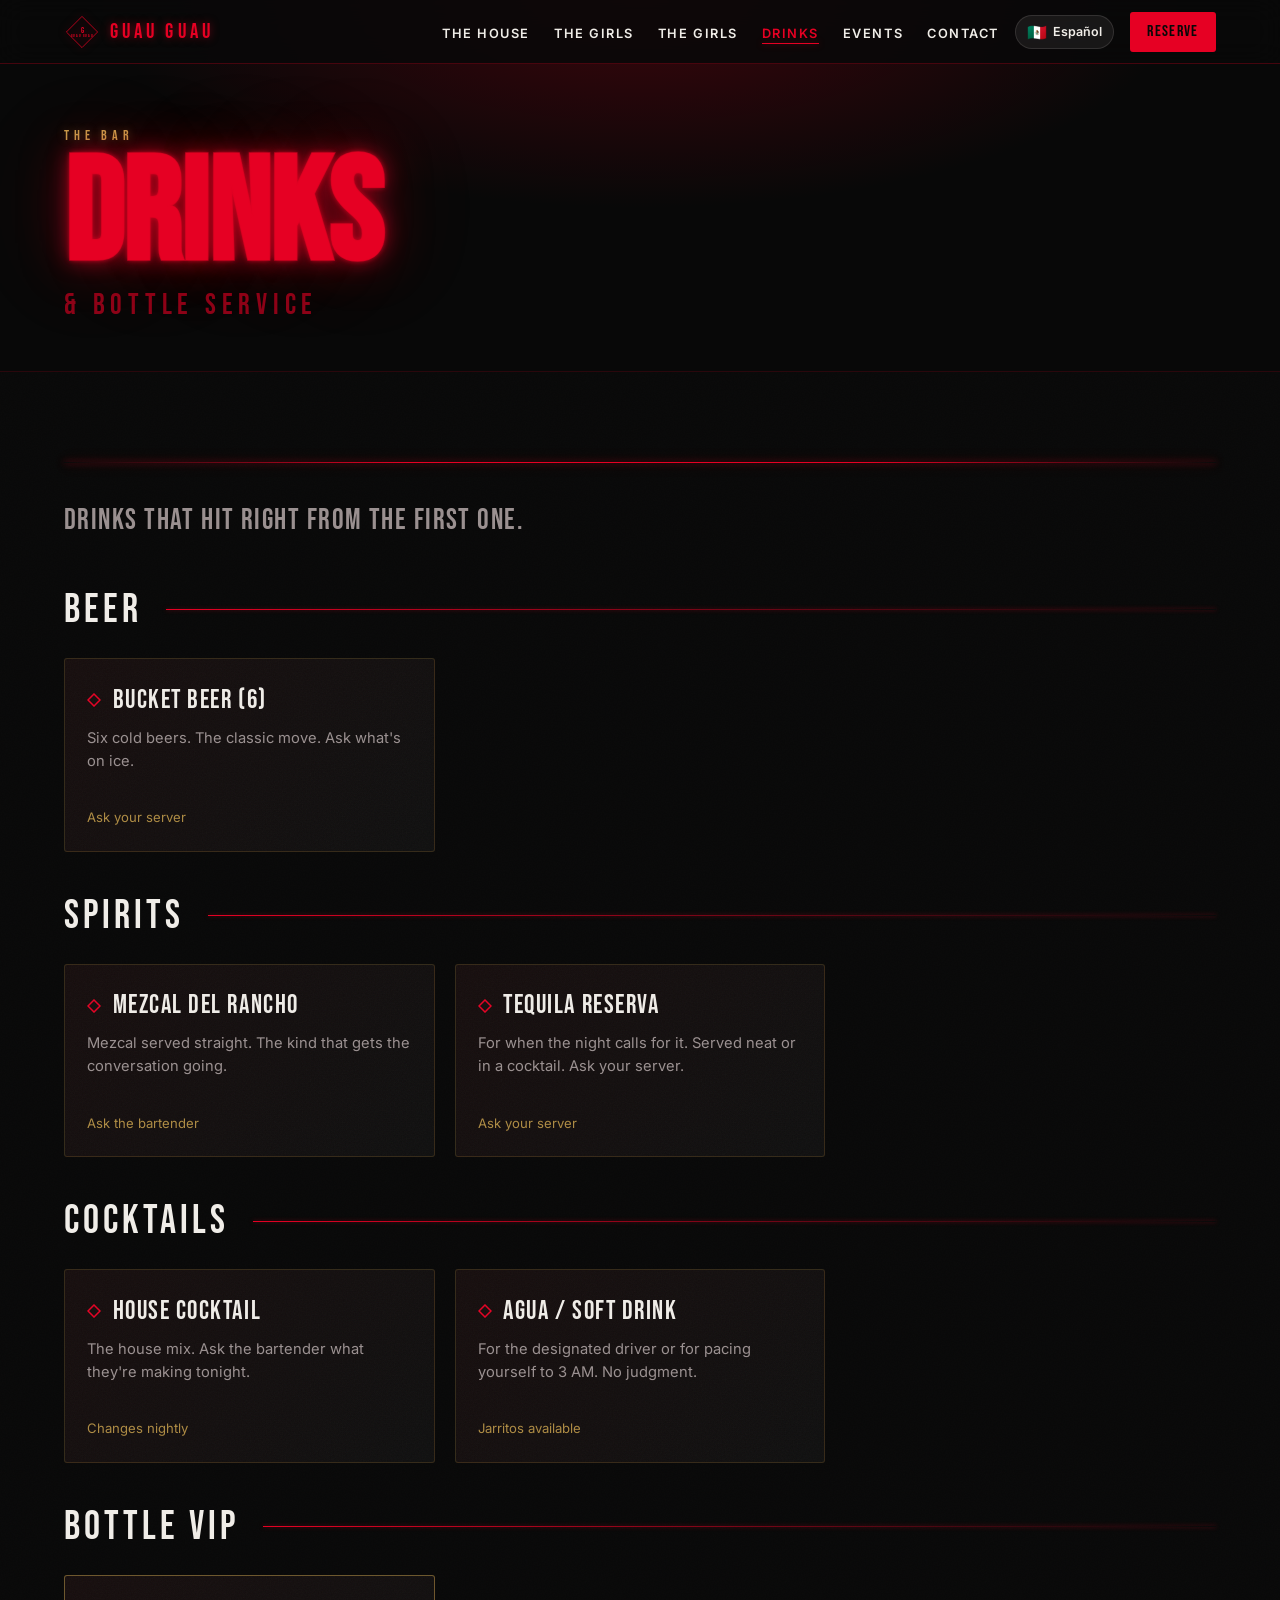
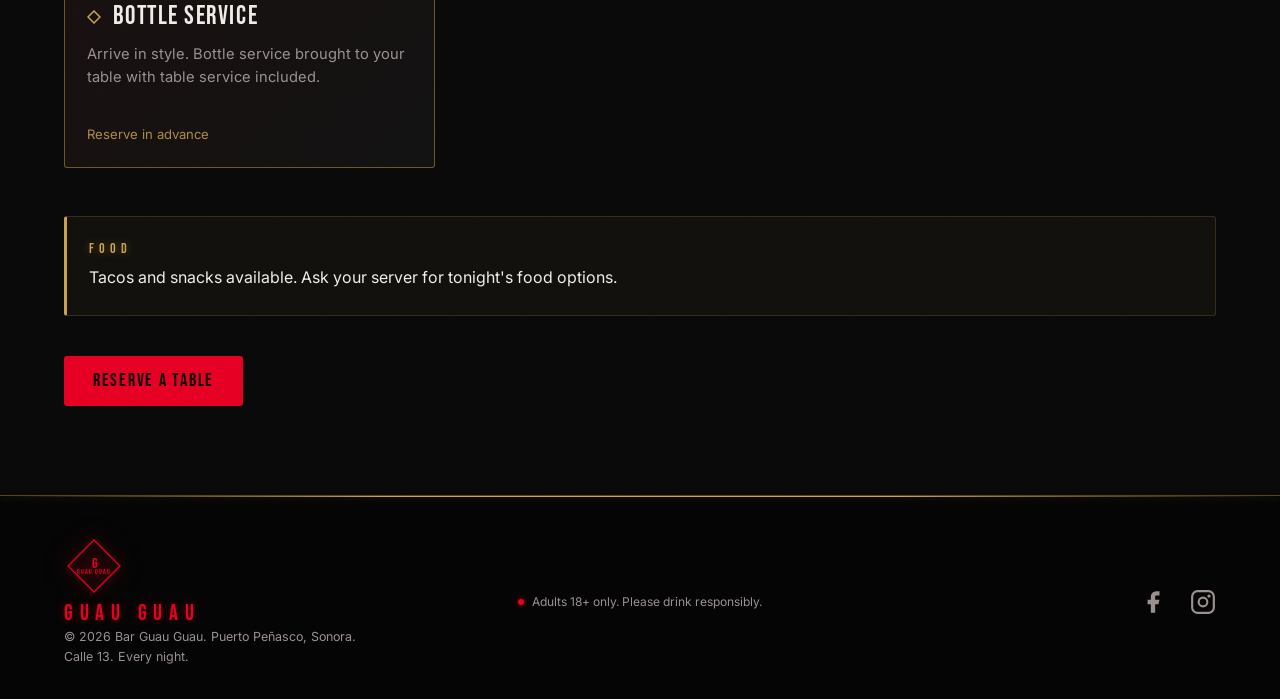
==== commit 0a4acf5c: "Add chicas.html, Las Chicas navbar link, fix hero nav overlap, longer bios - New chicas.html dancer " ====
--- a/bebidas.html
+++ b/bebidas.html
@@ -47,6 +47,8 @@
     <div class="nav-right">
       <ul class="nav-links" role="list">
         <li><a href="nosotros.html" data-es="La Casa" data-en="The House">La Casa</a></li>
+      <li><a href="chicas.html" data-es="Las Chicas" data-en="The Girls">Las Chicas</a></li>
+        <li><a href="chicas.html" data-es="Las Chicas" data-en="The Girls">Las Chicas</a></li>
         <li><a href="bebidas.html" class="active" data-es="Bebidas" data-en="Drinks">Bebidas</a></li>
         <li><a href="eventos.html" data-es="Eventos" data-en="Events">Eventos</a></li>
         <li><a href="visita.html" data-es="Contacto" data-en="Contact">Contacto</a></li>
@@ -71,6 +73,8 @@
   <div id="nav-drawer" class="nav-drawer" role="navigation" aria-label="Men&uacute; m&oacute;vil">
     <ul>
       <li><a href="nosotros.html" data-es="La Casa" data-en="The House">La Casa</a></li>
+      <li><a href="chicas.html" data-es="Las Chicas" data-en="The Girls">Las Chicas</a></li>
+        <li><a href="chicas.html" data-es="Las Chicas" data-en="The Girls">Las Chicas</a></li>
       <li><a href="bebidas.html" data-es="Bebidas" data-en="Drinks">Bebidas</a></li>
       <li><a href="eventos.html" data-es="Eventos" data-en="Events">Eventos</a></li>
       <li><a href="visita.html" data-es="Contacto" data-en="Contact">Contacto</a></li>
--- a/css/style.css
+++ b/css/style.css
@@ -692,11 +692,13 @@
 }
 
 /* ── Hero: pure CSS + SVG nightclub composition ──────────────── */
+#hero { padding-top: var(--nav-h); }
+
 .hero-wrap {
   position: relative;
   overflow: hidden;
-  height: 100dvh;
-  min-height: 600px;
+  height: calc(100dvh - var(--nav-h));
+  min-height: calc(600px - var(--nav-h));
   background: var(--bg);
 }
 
@@ -2431,3 +2433,78 @@
 @media (max-width: 560px) {
   .dancers-grid { grid-template-columns: repeat(2, 1fr); }
 }
+
+/* ── Chicas full page grid ───────────────────────────────── */
+.chicas-grid {
+  display: grid;
+  grid-template-columns: repeat(3, 1fr);
+  gap: clamp(16px, 2.5vw, 32px);
+  margin-top: 2.5rem;
+}
+
+.chica-card {
+  display: flex;
+  flex-direction: column;
+  background: rgba(255,255,255,0.03);
+  border: 1px solid rgba(230,0,35,0.18);
+  border-radius: 8px;
+  overflow: hidden;
+  transition: border-color 0.3s;
+}
+
+.chica-card:hover { border-color: rgba(230,0,35,0.55); }
+
+.chica-photo-wrap {
+  width: 100%;
+  aspect-ratio: 3 / 4;
+  overflow: hidden;
+}
+
+.chica-photo-wrap img {
+  width: 100%;
+  height: 100%;
+  object-fit: cover;
+  object-position: top center;
+  display: block;
+  transition: transform 0.5s ease;
+}
+
+.chica-card:hover .chica-photo-wrap img { transform: scale(1.04); }
+
+.chica-info {
+  padding: 1rem 1.1rem 1.25rem;
+  display: flex;
+  flex-direction: column;
+  gap: 0.3rem;
+}
+
+.chica-name {
+  font-family: 'Bebas Neue', sans-serif;
+  font-size: 1.6rem;
+  color: #E60023;
+  letter-spacing: 0.08em;
+  text-shadow: 0 0 8px rgba(230,0,35,0.5);
+  line-height: 1;
+}
+
+.chica-specialty {
+  font-size: 0.7rem;
+  letter-spacing: 0.22em;
+  text-transform: uppercase;
+  color: rgba(201,162,78,0.7);
+  margin-bottom: 0.4rem;
+}
+
+.chica-bio {
+  font-size: 0.88rem;
+  color: rgba(255,255,255,0.6);
+  line-height: 1.6;
+}
+
+@media (max-width: 780px) {
+  .chicas-grid { grid-template-columns: repeat(2, 1fr); }
+}
+
+@media (max-width: 480px) {
+  .chicas-grid { grid-template-columns: 1fr; }
+}
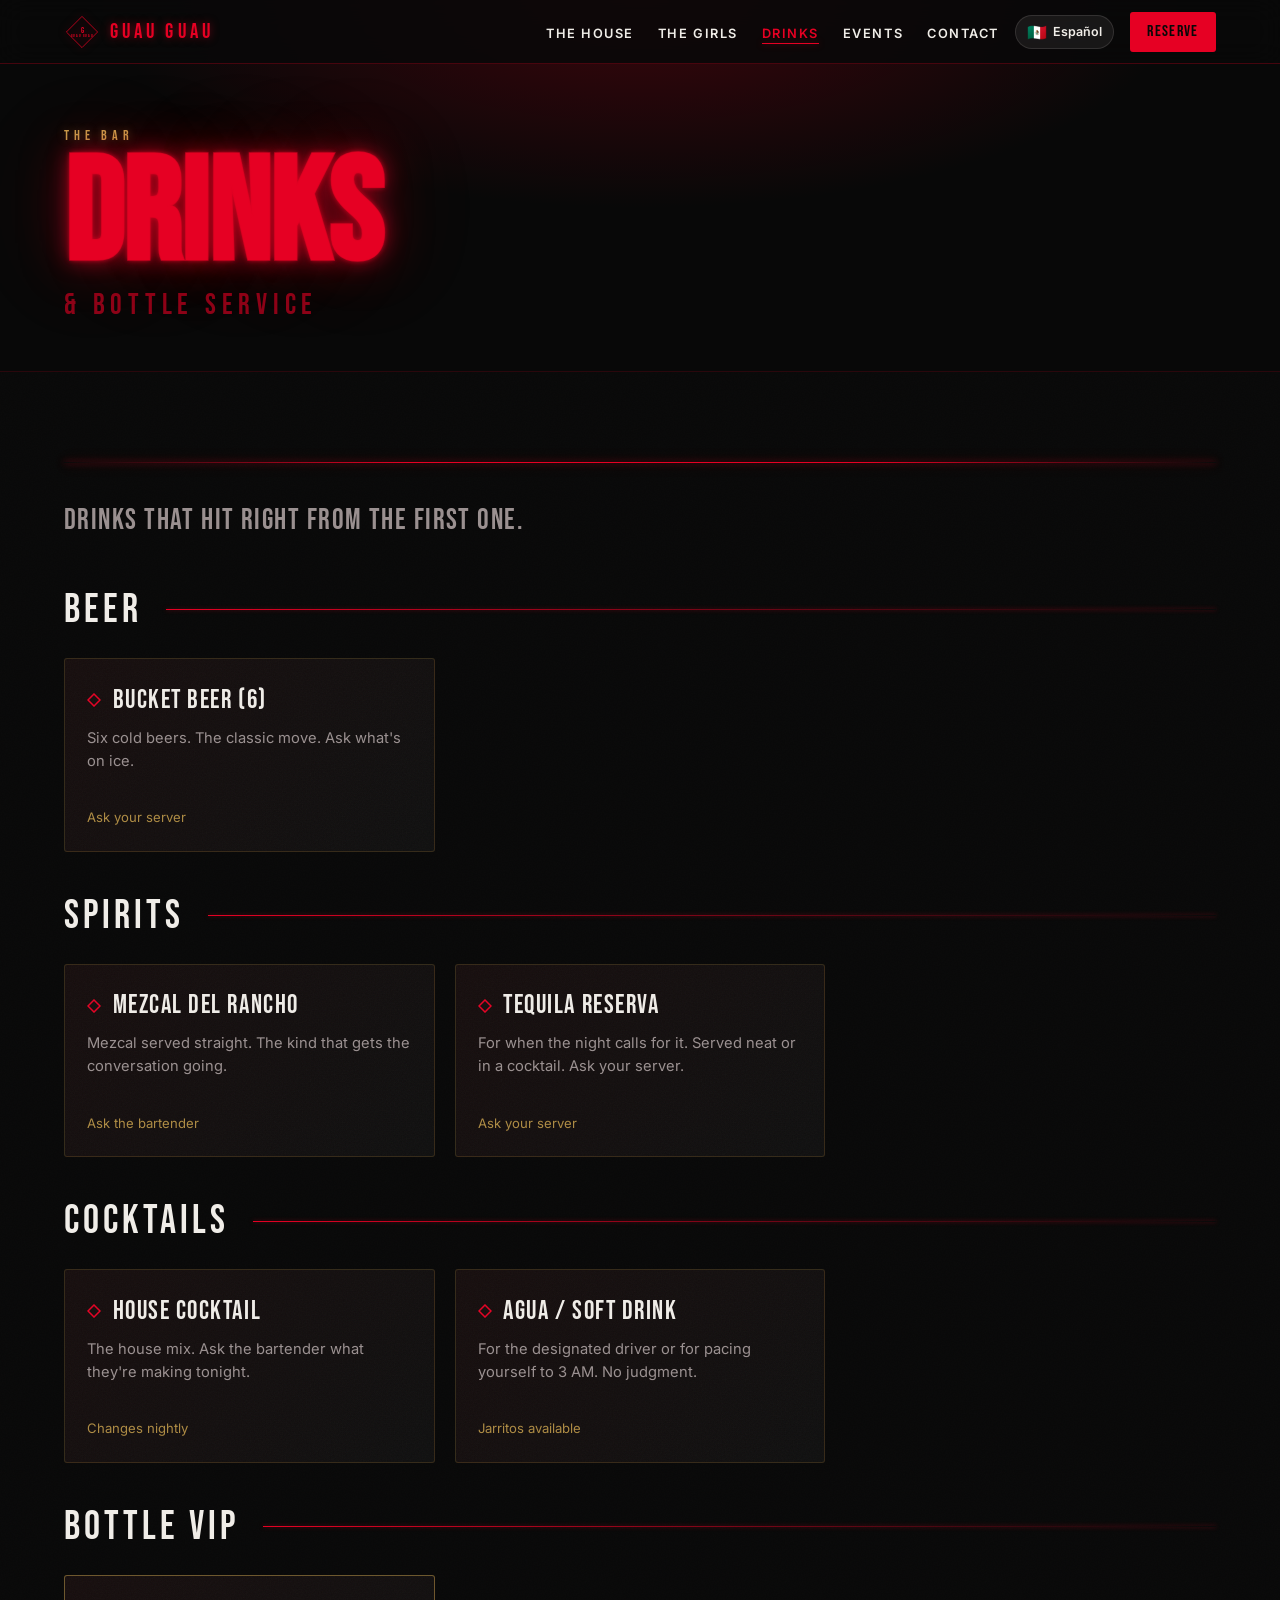
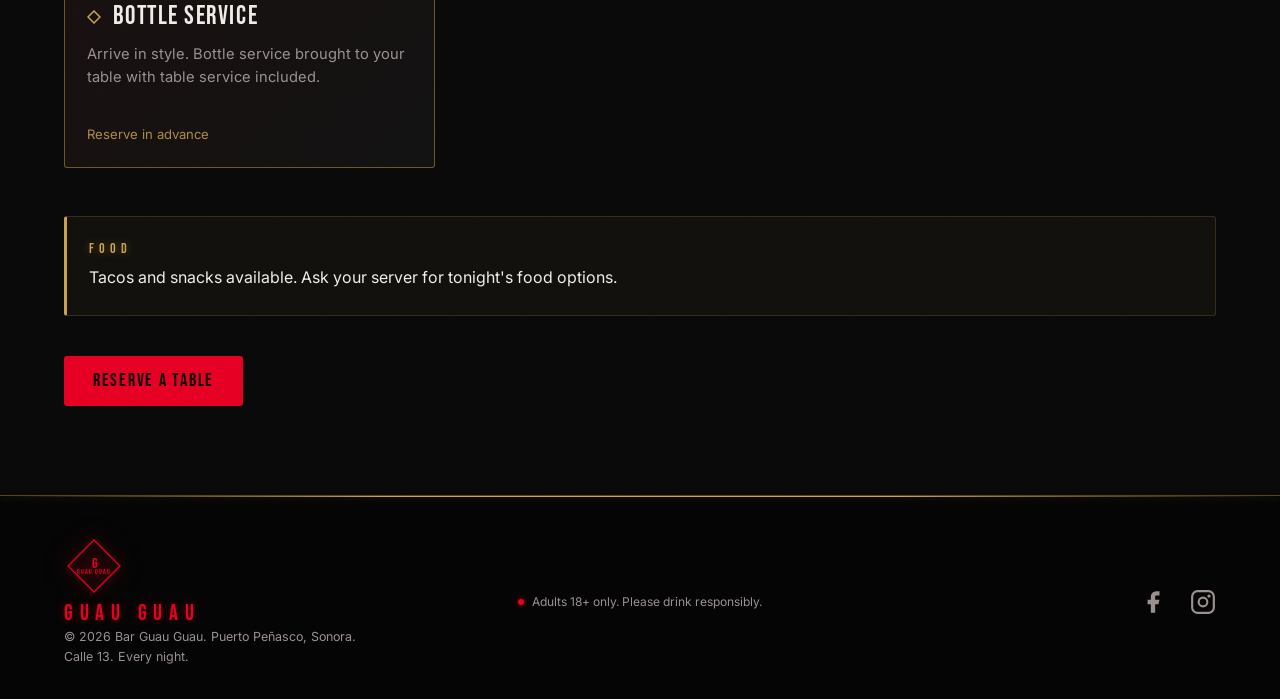
==== commit efefe36d: "fix: Las Chicas nav link -- add to index.html, remove duplicates site-wide index.html was missing La" ====
--- a/bebidas.html
+++ b/bebidas.html
@@ -20,6 +20,9 @@
   <meta name="twitter:description" content="Cubetas, cocteles, mezcal y servicio de botella en Rocky Point." />
   <meta name="twitter:image" content="https://neonframewebdev.github.io/bar-guau-guau/assets/og-card.jpg" />
 
+  <link rel="alternate" hreflang="es" href="https://neonframewebdev.github.io/bar-guau-guau/bebidas.html" />
+  <link rel="alternate" hreflang="en" href="https://neonframewebdev.github.io/bar-guau-guau/bebidas.html" />
+  <link rel="alternate" hreflang="x-default" href="https://neonframewebdev.github.io/bar-guau-guau/bebidas.html" />
   <link rel="canonical" href="https://neonframewebdev.github.io/bar-guau-guau/bebidas.html" />
   <meta name="theme-color" content="#0A0A0A" />
 
@@ -27,7 +30,9 @@
 
   <link rel="preconnect" href="https://fonts.googleapis.com" />
   <link rel="preconnect" href="https://fonts.gstatic.com" crossorigin />
-  <link href="https://fonts.googleapis.com/css2?family=Bebas+Neue&family=Inter:wght@400;600&display=swap" rel="stylesheet" />
+  <link rel="preload" as="style" href="https://fonts.googleapis.com/css2?family=Bebas+Neue&family=Inter:wght@400;600&display=swap" />
+  <link rel="stylesheet" href="https://fonts.googleapis.com/css2?family=Bebas+Neue&family=Inter:wght@400;600&display=swap" media="print" onload="this.media='all'" />
+  <noscript><link rel="stylesheet" href="https://fonts.googleapis.com/css2?family=Bebas+Neue&family=Inter:wght@400;600&display=swap" /></noscript>
 
   <link rel="stylesheet" href="css/style.css" />
 </head>
@@ -47,7 +52,6 @@
     <div class="nav-right">
       <ul class="nav-links" role="list">
         <li><a href="nosotros.html" data-es="La Casa" data-en="The House">La Casa</a></li>
-      <li><a href="chicas.html" data-es="Las Chicas" data-en="The Girls">Las Chicas</a></li>
         <li><a href="chicas.html" data-es="Las Chicas" data-en="The Girls">Las Chicas</a></li>
         <li><a href="bebidas.html" class="active" data-es="Bebidas" data-en="Drinks">Bebidas</a></li>
         <li><a href="eventos.html" data-es="Eventos" data-en="Events">Eventos</a></li>
@@ -74,7 +78,6 @@
     <ul>
       <li><a href="nosotros.html" data-es="La Casa" data-en="The House">La Casa</a></li>
       <li><a href="chicas.html" data-es="Las Chicas" data-en="The Girls">Las Chicas</a></li>
-        <li><a href="chicas.html" data-es="Las Chicas" data-en="The Girls">Las Chicas</a></li>
       <li><a href="bebidas.html" data-es="Bebidas" data-en="Drinks">Bebidas</a></li>
       <li><a href="eventos.html" data-es="Eventos" data-en="Events">Eventos</a></li>
       <li><a href="visita.html" data-es="Contacto" data-en="Contact">Contacto</a></li>
@@ -325,7 +328,7 @@
     </div>
   </footer>
 
-  <script src="js/i18n.js"></script>
-  <script src="js/main.js"></script>
+  <script src="js/i18n.js" defer></script>
+  <script src="js/main.js" defer></script>
 </body>
 </html>
--- a/css/style.css
+++ b/css/style.css
@@ -1265,7 +1265,7 @@
 
 .hours-row {
   display: grid;
-  grid-template-columns: auto 1fr;
+  grid-template-columns: 110px auto;
   gap: 0.5rem 1.5rem;
   font-family: var(--font-body);
   font-weight: 600;
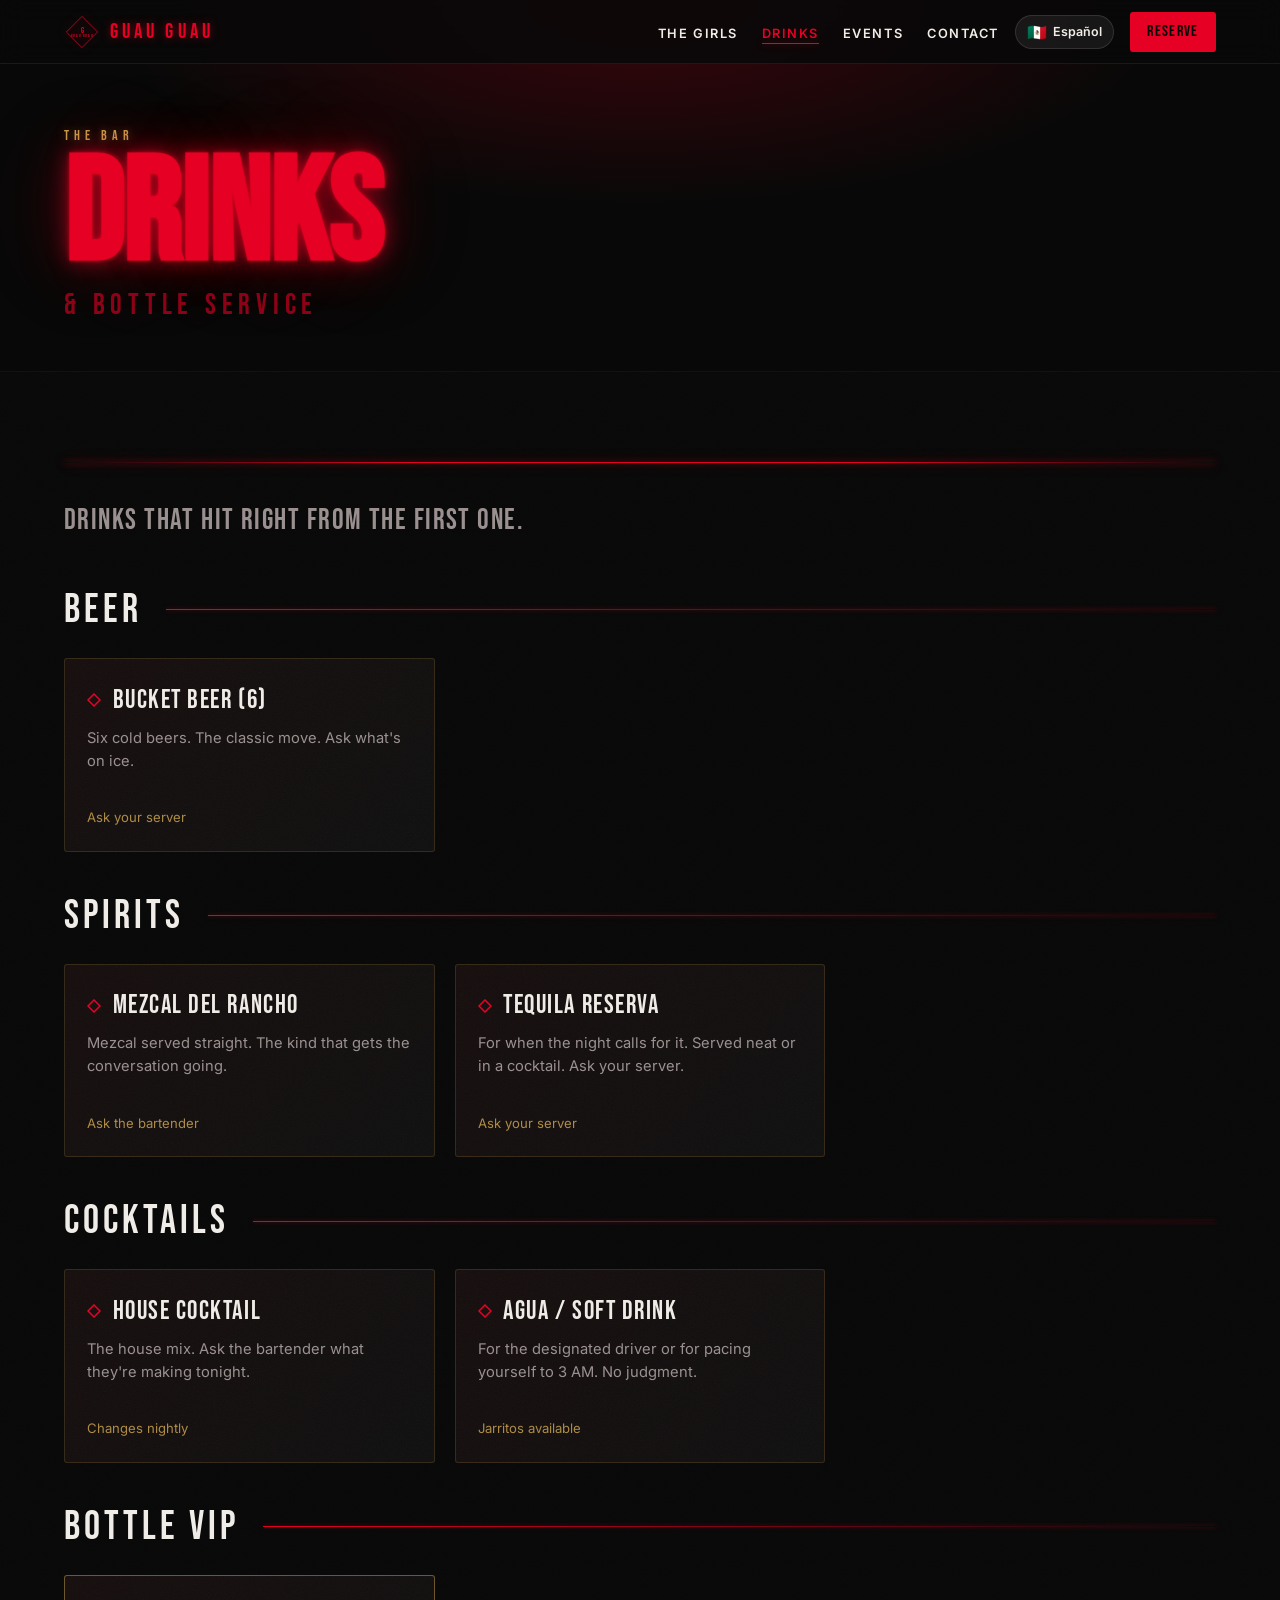
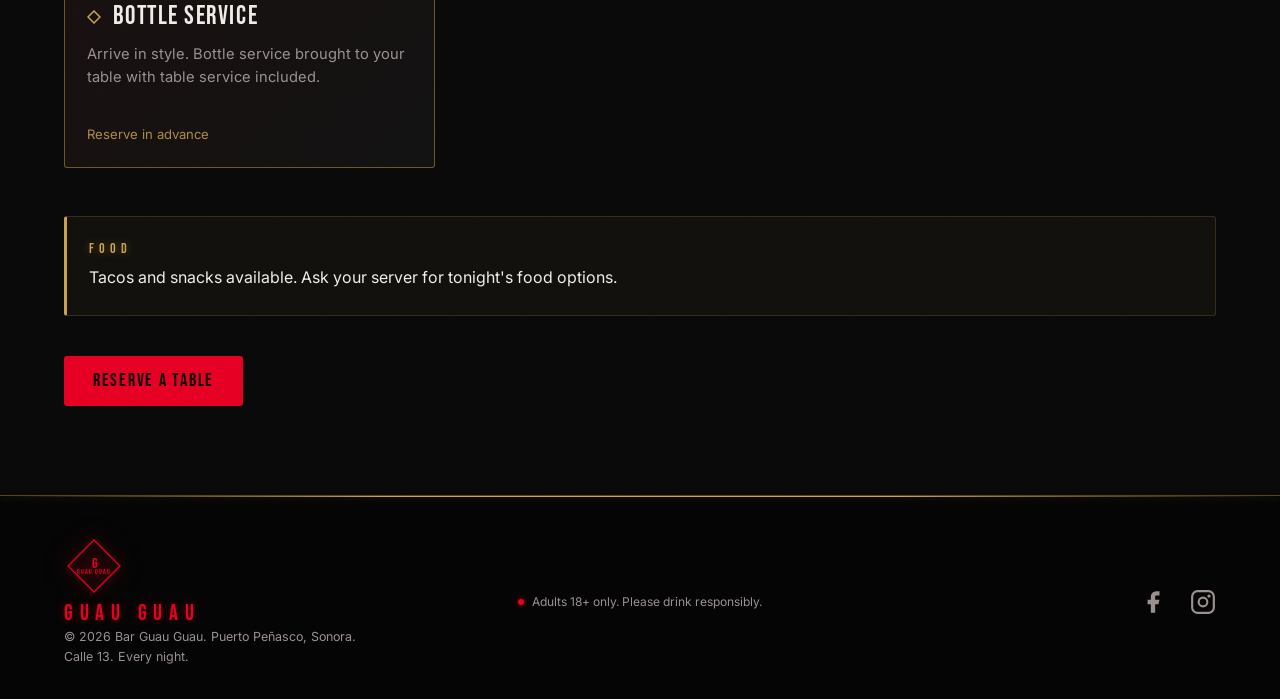
==== commit 2a8f1ce7: "remove La Casa tab from nav on all pages Co-Authored-By: Claude Sonnet 4.6 <noreply@anthropic.com>" ====
--- a/bebidas.html
+++ b/bebidas.html
@@ -51,7 +51,6 @@
 
     <div class="nav-right">
       <ul class="nav-links" role="list">
-        <li><a href="nosotros.html" data-es="La Casa" data-en="The House">La Casa</a></li>
         <li><a href="chicas.html" data-es="Las Chicas" data-en="The Girls">Las Chicas</a></li>
         <li><a href="bebidas.html" class="active" data-es="Bebidas" data-en="Drinks">Bebidas</a></li>
         <li><a href="eventos.html" data-es="Eventos" data-en="Events">Eventos</a></li>
@@ -76,7 +75,6 @@
 
   <div id="nav-drawer" class="nav-drawer" role="navigation" aria-label="Men&uacute; m&oacute;vil">
     <ul>
-      <li><a href="nosotros.html" data-es="La Casa" data-en="The House">La Casa</a></li>
       <li><a href="chicas.html" data-es="Las Chicas" data-en="The Girls">Las Chicas</a></li>
       <li><a href="bebidas.html" data-es="Bebidas" data-en="Drinks">Bebidas</a></li>
       <li><a href="eventos.html" data-es="Eventos" data-en="Events">Eventos</a></li>
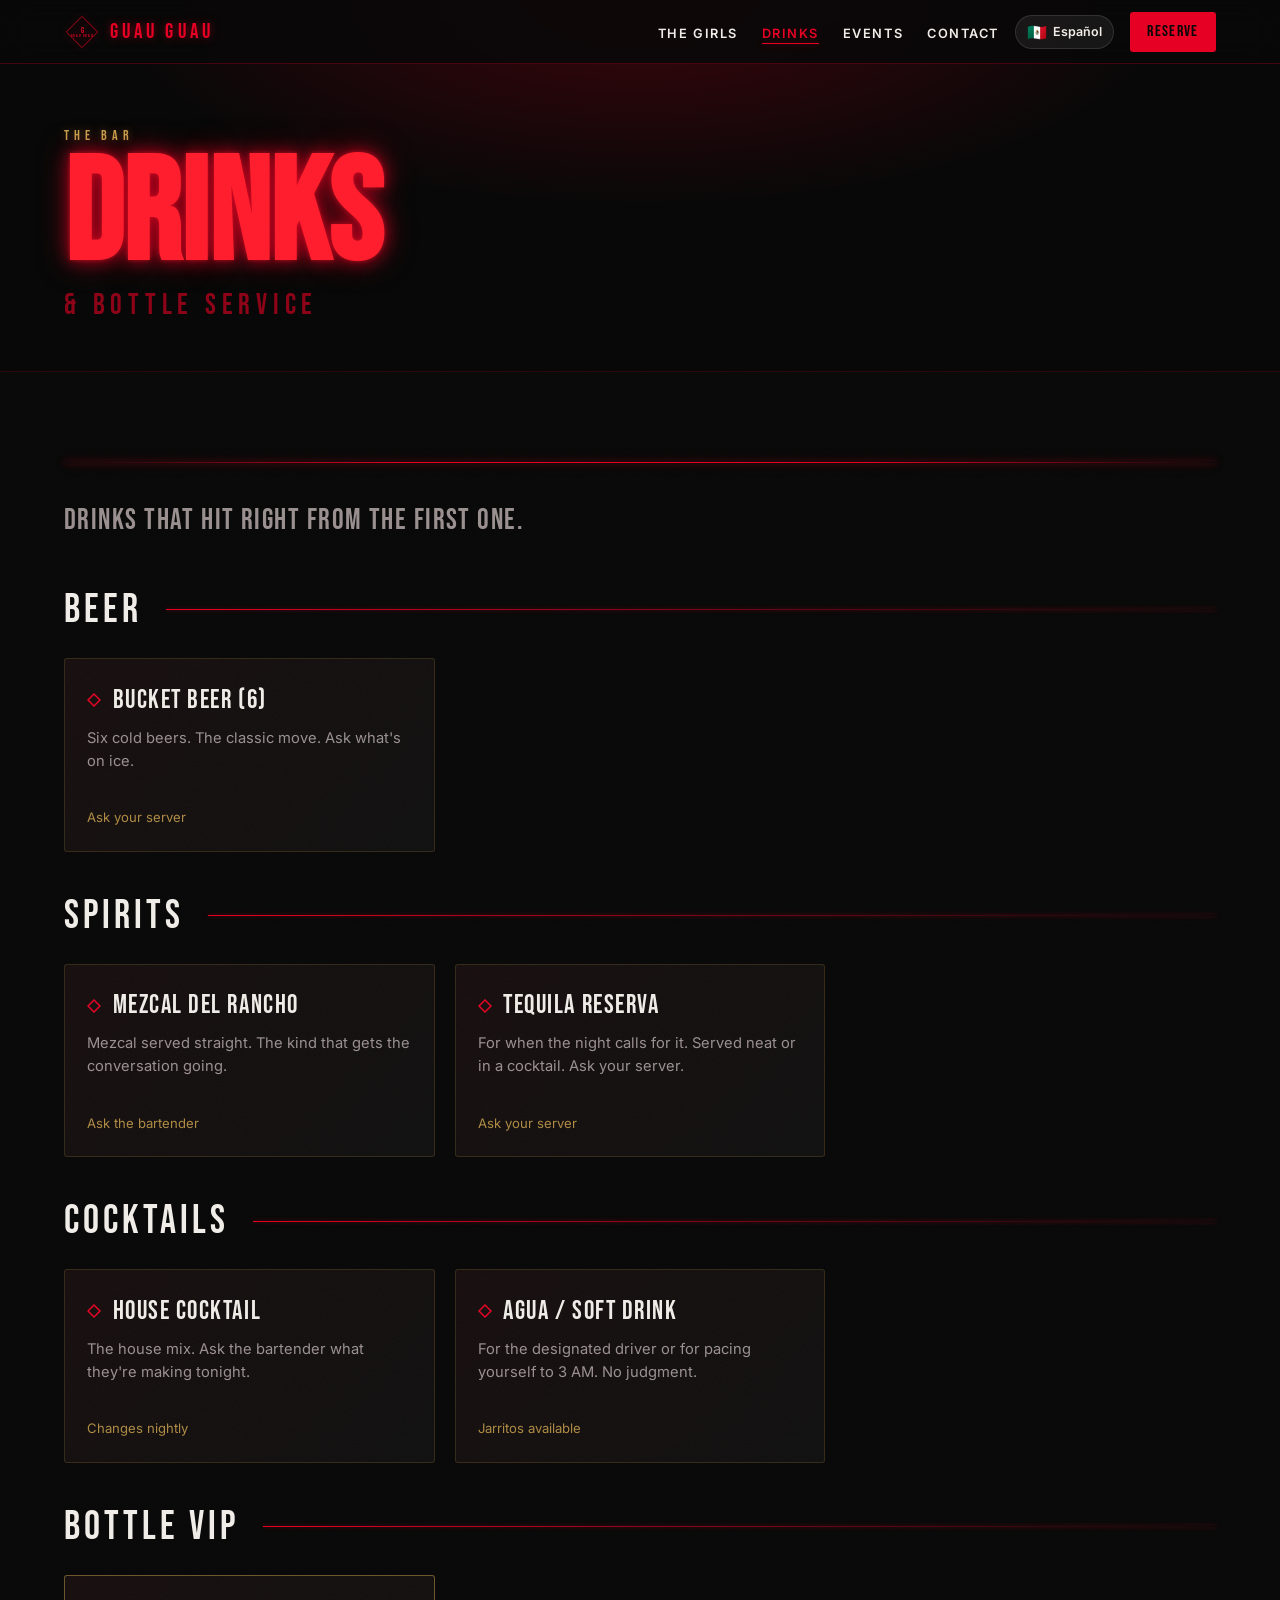
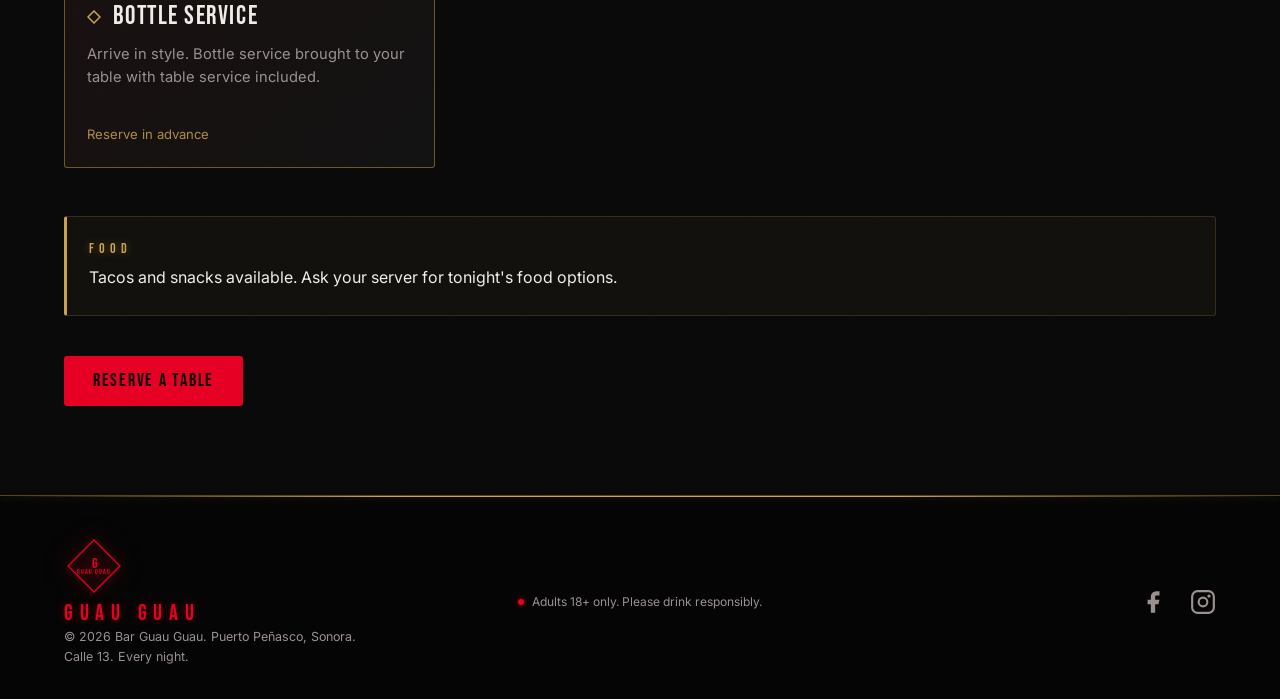
==== commit d785f9f5: "Disable browser auto-translate (notranslate meta + html translate=no) Browsers were offering to mach" ====
--- a/bebidas.html
+++ b/bebidas.html
@@ -1,7 +1,8 @@
 <!DOCTYPE html>
-<html lang="es">
+<html lang="es" translate="no">
 <head>
   <meta charset="UTF-8" />
+  <meta name="google" content="notranslate">
   <meta name="viewport" content="width=device-width, initial-scale=1.0" />
 
   <title>Drinks &amp; Bottle Service | Bar Guau Guau | Puerto Pe&ntilde;asco</title>
@@ -24,6 +25,12 @@
   <link rel="alternate" hreflang="en" href="https://neonframewebdev.github.io/bar-guau-guau/bebidas.html" />
   <link rel="alternate" hreflang="x-default" href="https://neonframewebdev.github.io/bar-guau-guau/bebidas.html" />
   <link rel="canonical" href="https://neonframewebdev.github.io/bar-guau-guau/bebidas.html" />
+  <script type="application/ld+json">
+  {"@context":"https://schema.org","@type":"BreadcrumbList","itemListElement":[
+    {"@type":"ListItem","position":1,"name":"Inicio","item":"https://neonframewebdev.github.io/bar-guau-guau/"},
+    {"@type":"ListItem","position":2,"name":"Bebidas","item":"https://neonframewebdev.github.io/bar-guau-guau/bebidas.html"}
+  ]}
+  </script>
   <meta name="theme-color" content="#0A0A0A" />
 
   <link rel="icon" type="image/svg+xml" href="assets/favicon.svg" />
@@ -326,6 +333,17 @@
     </div>
   </footer>
 
+  <div class="contact-dock" aria-label="Contacto rapido">
+    <a href="tel:+526121371790" class="contact-dock-btn contact-dock-call" aria-label="Llamar a Bar Guau Guau">
+      <svg viewBox="0 0 24 24" fill="none" stroke="currentColor" stroke-width="2" stroke-linecap="round" stroke-linejoin="round" aria-hidden="true"><path d="M22 16.92v3a2 2 0 0 1-2.18 2 19.79 19.79 0 0 1-8.63-3.07A19.5 19.5 0 0 1 4.36 12a19.79 19.79 0 0 1-3.07-8.67A2 2 0 0 1 3.11 2h3a2 2 0 0 1 2 1.72c.127.96.361 1.903.7 2.81a2 2 0 0 1-.45 2.11L7.91 9.91a16 16 0 0 0 6.08 6.08l1.27-1.35a2 2 0 0 1 2.11-.45c.907.339 1.85.573 2.81.7A2 2 0 0 1 22 16.92z"/></svg>
+      <span data-es="Llamar" data-en="Call">Llamar</span>
+    </a>
+    <a href="https://www.facebook.com/p/Guau-Guau-Showgirls-Puerto-Pe%C3%B1asco-100063551051565/" target="_blank" rel="noopener noreferrer" class="contact-dock-btn contact-dock-fb" aria-label="Mensaje por Facebook">
+      <svg viewBox="0 0 24 24" fill="currentColor" aria-hidden="true"><path d="M18 2h-3a5 5 0 0 0-5 5v3H7v4h3v8h4v-8h3l1-4h-4V7a1 1 0 0 1 1-1h3z"/></svg>
+      <span data-es="Facebook" data-en="Facebook">Facebook</span>
+    </a>
+  </div>
+
   <script src="js/i18n.js" defer></script>
   <script src="js/main.js" defer></script>
 </body>
--- a/css/style.css
+++ b/css/style.css
@@ -165,14 +165,14 @@
 .loader-wordmark {
   font-family: var(--font-display);
   font-size: 2.2rem;
-  color: var(--red);
+  color: #FF1E2D;
   letter-spacing: 0.35em;
   opacity: 0;
   animation: fade-in-text 0.5s ease forwards 1.5s;
   text-shadow:
-    0 0 4px rgba(230,0,35,1),
-    0 0 14px rgba(230,0,35,0.8),
-    0 0 30px rgba(230,0,35,0.5);
+    0 0 4px rgba(255, 30, 48, 0.42),
+    0 0 14px rgba(230,0,35,0.6),
+    0 0 26px rgba(230,0,35,0.45);
   position: relative;
   z-index: 1;
 }
@@ -294,12 +294,12 @@
 .age-gate-brand {
   font-family: var(--font-display);
   font-size: clamp(2.8rem, 8vw, 4rem);
-  color: var(--red);
+  color: #FF1E2D;
   letter-spacing: 0.3em;
   text-shadow:
-    0 0 4px rgba(230,0,35,1),
-    0 0 16px rgba(230,0,35,0.8),
-    0 0 40px rgba(230,0,35,0.5);
+    0 0 4px rgba(255, 30, 48, 0.42),
+    0 0 16px rgba(230,0,35,0.62),
+    0 0 28px rgba(230,0,35,0.46);
   opacity: 0;
   animation: fade-up-in 0.7s var(--ease-out) forwards 0.9s;
 }
@@ -700,6 +700,111 @@
   height: calc(100dvh - var(--nav-h));
   min-height: calc(600px - var(--nav-h));
   background: var(--bg);
+}
+
+/* --- Hero building photo + flickering GUAU neon sign --- */
+.hero-photo {
+  position: absolute;
+  inset: 0;
+  z-index: 0;
+  overflow: hidden;
+  background: var(--bg);
+  display: flex;
+  align-items: center;
+  justify-content: center;
+}
+/* Blurred, darkened backdrop fills the frame so there are no letterbox
+   bars behind the photo, and adds neon-lit atmosphere. */
+.hero-photo-blur {
+  position: absolute;
+  inset: 0;
+  width: 100%;
+  height: 100%;
+  object-fit: cover;
+  object-position: center 30%;
+  filter: blur(34px) brightness(0.42) saturate(1.15);
+  transform: scale(1.15);
+}
+/* Frame is sized to exactly match the displayed photo (image aspect
+   1600x1299) so its edges land on the real photo edges and percentage
+   positions map to fixed spots on the photo at any viewport. */
+.hero-photo-frame {
+  position: relative;
+  width: 100%;
+  height: 100%;
+  max-width: calc((100dvh - var(--nav-h)) * 1600 / 1299);
+  max-height: calc(100vw * 1299 / 1600);
+  /* Feather all edges so the photo melts into the blurred backdrop
+     instead of reading as a hard rectangle. Radius is kept under 50% so
+     the edge midpoints fall in the fade zone (not the opaque core). */
+  -webkit-mask-image: radial-gradient(ellipse 56% 58% at 50% 46%, #000 56%, rgba(0,0,0,0.4) 82%, transparent 100%);
+          mask-image: radial-gradient(ellipse 56% 58% at 50% 46%, #000 56%, rgba(0,0,0,0.4) 82%, transparent 100%);
+}
+.hero-photo-base,
+.hero-photo-flicker {
+  position: absolute;
+  inset: 0;
+  width: 100%;
+  height: 100%;
+  object-fit: cover;
+}
+/* Brightened copy, masked to ONLY the two neon signs (the big GUAU on
+   the left and the angled sign on the right), so just the signs
+   flicker/flash while the rest of the building stays steady. */
+.hero-photo-flicker {
+  filter: brightness(1.7) saturate(1.4) contrast(1.05);
+  mix-blend-mode: screen;
+  opacity: 0.9;
+  will-change: opacity;
+  animation: guau-neon-flicker 5.5s steps(1, end) infinite;
+  -webkit-mask-image:
+    radial-gradient(ellipse 30% 15% at 32% 39%, #000 50%, transparent 100%),
+    radial-gradient(ellipse 13% 16% at 82% 45%, #000 46%, transparent 100%);
+          mask-image:
+    radial-gradient(ellipse 30% 15% at 32% 39%, #000 50%, transparent 100%),
+    radial-gradient(ellipse 13% 16% at 82% 45%, #000 46%, transparent 100%);
+}
+@keyframes guau-neon-flicker {
+  0%   { opacity: 0.9; }
+  2%   { opacity: 0.18; }
+  3%   { opacity: 0.92; }
+  5%   { opacity: 0.35; }
+  6%   { opacity: 0.92; }
+  7%   { opacity: 0.5; }
+  8%   { opacity: 0.9; }
+  30%  { opacity: 0.9; }
+  31%  { opacity: 0.15; }
+  32%  { opacity: 0.92; }
+  58%  { opacity: 0.9; }
+  59%  { opacity: 0.4; }
+  60%  { opacity: 0.92; }
+  61%  { opacity: 0.2; }
+  62%  { opacity: 0.9; }
+  100% { opacity: 0.9; }
+}
+@media (max-width: 767px) {
+  /* On tall phone screens, anchor the photo to the top and cap its
+     height so there is room for the text right beneath it. */
+  .hero-photo { align-items: flex-start; }
+  .hero-photo-frame { margin-top: 4vh; max-height: 42vh; }
+  /* Pull the hero text up under the photo instead of pinning it to the
+     bottom (which left a big empty gap in the middle on mobile). */
+  .hero-content {
+    top: 45vh;
+    justify-content: flex-start;
+    padding-top: 1.5rem;
+    background: linear-gradient(
+      to bottom,
+      rgba(8, 8, 8, 0.35) 0%,
+      rgba(8, 8, 8, 0.82) 14%,
+      rgba(8, 8, 8, 0.97) 45%,
+      #080808 100%
+    );
+  }
+  .scroll-cue { display: none; }
+}
+@media (prefers-reduced-motion: reduce) {
+  .hero-photo-flicker { animation: none; opacity: 0.7; }
 }
 
 /* --- Layer 1: Film grain / noise texture --- */
@@ -906,34 +1011,30 @@
 .hero-h1 {
   font-family: var(--font-display);
   font-size: clamp(3.2rem, 9vw, 6.5rem);
-  color: var(--red);
+  color: #FF1E2D;
   line-height: 0.9;
   margin-bottom: 0.85rem;
+  /* Match the subpage headers (DRINKS/EVENTS/VISIT US): vivid red, NO white core,
+     glow capped at 30px so iOS keeps it a halo, not a blob. */
   text-shadow:
-    0 0 3px  rgba(230, 0, 35, 1),
-    0 0 12px rgba(230, 0, 35, 0.88),
-    0 0 28px rgba(230, 0, 35, 0.6),
-    0 0 60px rgba(230, 0, 35, 0.35),
-    0 0 110px rgba(230, 0, 35, 0.18);
-  animation: neon-pulse-text 3s ease-in-out infinite;
+    0 0 4px rgba(255, 30, 48, 0.42),
+    0 0 16px rgba(230, 0, 35, 0.65),
+    0 0 30px rgba(230, 0, 35, 0.5);
+  animation: neon-pulse-text 3.4s ease-in-out infinite;
 }
 
 @keyframes neon-pulse-text {
   0%, 100% {
     text-shadow:
-      0 0 3px  rgba(230, 0, 35, 1),
-      0 0 12px rgba(230, 0, 35, 0.88),
-      0 0 28px rgba(230, 0, 35, 0.6),
-      0 0 60px rgba(230, 0, 35, 0.35),
-      0 0 110px rgba(230, 0, 35, 0.18);
+      0 0 4px rgba(255, 30, 48, 0.42),
+      0 0 16px rgba(230, 0, 35, 0.6),
+      0 0 30px rgba(230, 0, 35, 0.45);
   }
   50% {
     text-shadow:
-      0 0 3px  rgba(230, 0, 35, 1),
-      0 0 14px rgba(230, 0, 35, 0.9),
-      0 0 36px rgba(230, 0, 35, 0.72),
-      0 0 80px rgba(230, 0, 35, 0.48),
-      0 0 140px rgba(230, 0, 35, 0.25);
+      0 0 5px rgba(255, 30, 48, 0.5),
+      0 0 20px rgba(230, 0, 35, 0.72),
+      0 0 30px rgba(230, 0, 35, 0.55);
   }
 }
 
@@ -1167,13 +1268,12 @@
 }
 
 .section-title.red {
-  color: var(--red);
+  color: #FF1E2D;
   -webkit-text-stroke: 0;
   text-shadow:
-    0 0 4px rgba(230,0,35,0.9),
-    0 0 15px rgba(230,0,35,0.7),
-    0 0 35px rgba(230,0,35,0.45),
-    0 0 70px rgba(230,0,35,0.25);
+    0 0 4px rgba(255, 30, 48, 0.42),
+    0 0 16px rgba(230, 0, 35, 0.65),
+    0 0 30px rgba(230, 0, 35, 0.5);
 }
 
 .neon-divider {
@@ -1309,7 +1409,7 @@
   overflow: hidden;
   border-radius: var(--radius);
   aspect-ratio: 4 / 5;
-  max-width: 300px; /* native: 251x310 — capped at 1.19x native width */
+  max-width: 300px; /* native: 251x310, capped at 1.19x native width */
   margin-inline: auto;
   border: 1px solid rgba(230,0,35,0.15);
   box-shadow:
@@ -1414,14 +1514,18 @@
 .subpage-hero h1 {
   font-family: var(--font-display);
   font-size: clamp(4rem, 14vw, 9rem);
-  color: var(--red);
+  /* True neon RED glow, iOS-safe. The original blobbed on iOS because of a same-color
+     -webkit-text-stroke + text-shadow blurs up to 100px saturating into a solid mass.
+     The first fix over-corrected (pink #FF3355 + a near-white core that desaturated it
+     + a weak glow). This version: a vivid RED fill (not pink), NO text-stroke, NO white
+     core, and a stronger red glow whose blur radii are capped at 30px so iOS keeps it a
+     soft halo instead of a blob. Reads as glowing red on both iOS and Android. */
+  color: #FF1E2D;
   line-height: 0.88;
-  -webkit-text-stroke: 1.5px rgba(230, 0, 35, 0.7);
   text-shadow:
-    0 0 5px rgba(230,0,35,0.9),
-    0 0 20px rgba(230,0,35,0.6),
-    0 0 50px rgba(230,0,35,0.35),
-    0 0 100px rgba(230,0,35,0.18);
+    0 0 4px rgba(255, 30, 48, 0.42),
+    0 0 16px rgba(230, 0, 35, 0.65),
+    0 0 30px rgba(230, 0, 35, 0.5);
   position: relative;
   z-index: 1;
 }
@@ -2508,3 +2612,44 @@
 @media (max-width: 480px) {
   .chicas-grid { grid-template-columns: 1fr; }
 }
+
+/* ── Mobile sticky contact dock: Call (primary) + Facebook ──────── */
+.contact-dock { display: none; }
+@media (max-width: 767px) {
+  .contact-dock {
+    display: grid;
+    grid-template-columns: 1fr 1fr;
+    position: fixed;
+    left: 0;
+    right: 0;
+    bottom: 0;
+    z-index: 880;
+    background: rgba(8, 8, 8, 0.96);
+    -webkit-backdrop-filter: blur(8px);
+    backdrop-filter: blur(8px);
+    border-top: 1px solid rgba(230, 0, 35, 0.45);
+    box-shadow: 0 -4px 22px rgba(0, 0, 0, 0.55);
+    padding-bottom: env(safe-area-inset-bottom);
+  }
+  .contact-dock-btn {
+    display: flex;
+    align-items: center;
+    justify-content: center;
+    gap: 0.55rem;
+    padding: 0.95rem 0.5rem;
+    font-family: var(--font-display);
+    font-size: 1.1rem;
+    letter-spacing: 0.1em;
+    text-transform: uppercase;
+    min-height: 54px;
+  }
+  .contact-dock-btn svg { width: 18px; height: 18px; flex-shrink: 0; }
+  .contact-dock-call { background: var(--red); color: #fff; }
+  .contact-dock-fb {
+    background: transparent;
+    color: var(--text);
+    border-left: 1px solid rgba(255, 255, 255, 0.12);
+  }
+  /* Clear space so the dock never covers footer content. */
+  footer { padding-bottom: calc(70px + env(safe-area-inset-bottom)); }
+}
